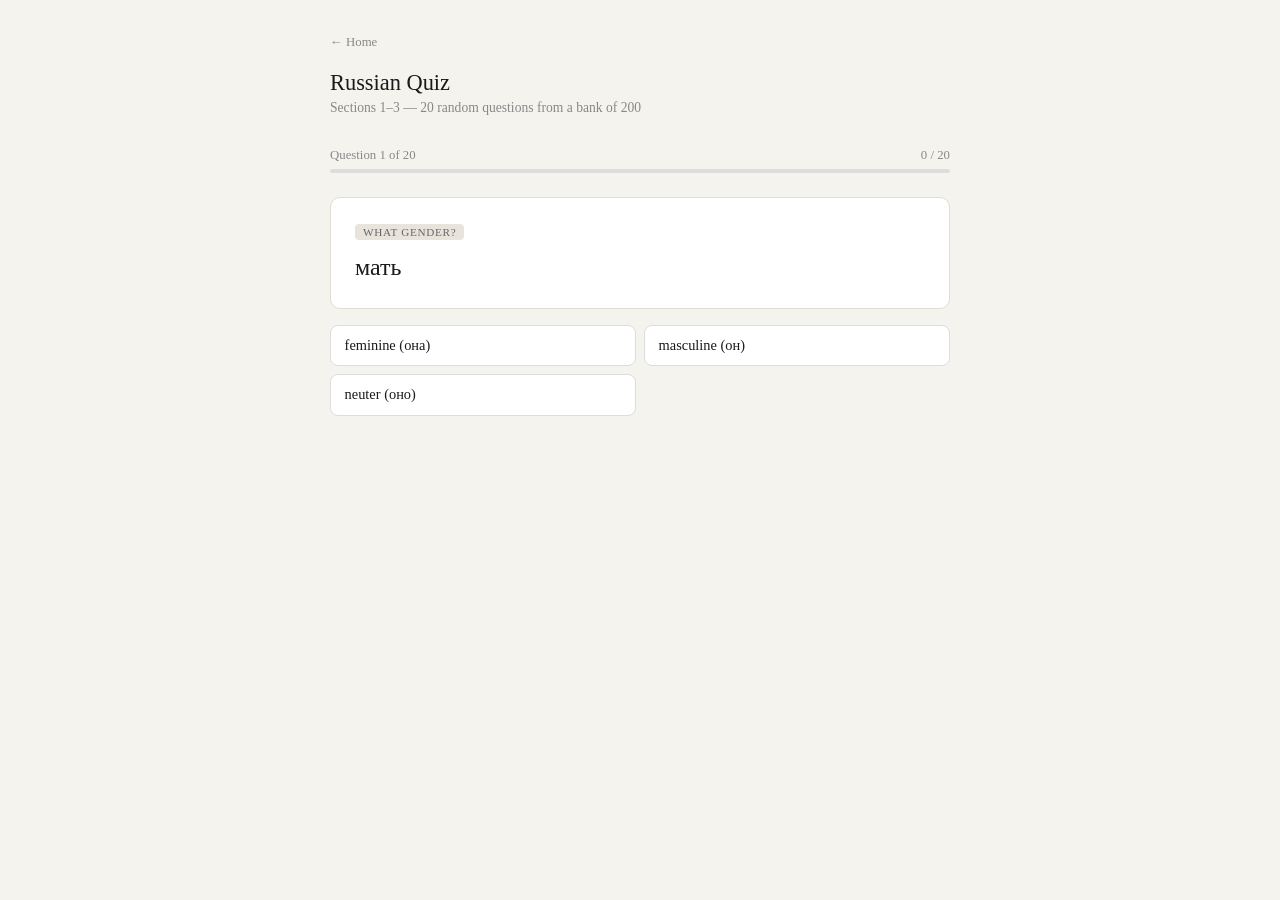
==== ch123_quiz.html @ 20d68fd4 "Add files via upload" ====
<!DOCTYPE html>
<html lang="en">
<head>
<meta charset="UTF-8">
<meta name="viewport" content="width=device-width, initial-scale=1.0">
<title>Russian Quiz — Sections 1–3</title>
<link rel="manifest" href="manifest.json">
<meta name="apple-mobile-web-app-capable" content="yes">
<meta name="apple-mobile-web-app-status-bar-style" content="default">
<meta name="apple-mobile-web-app-title" content="Русский">
<meta name="theme-color" content="#f5f3ee">
<style>
  * { box-sizing: border-box; margin: 0; padding: 0; }
  body {
    font-family: Georgia, serif;
    background: #f5f3ee;
    color: #1a1a1a;
    min-height: 100vh;
    display: flex;
    align-items: flex-start;
    justify-content: center;
    padding: 2rem 1rem;
  }
  .container { width: 100%; max-width: 620px; }
  h1 { font-size: 1.4rem; font-weight: normal; margin-bottom: 0.25rem; color: #1a1a1a; }
  .subtitle { font-size: 0.85rem; color: #888; margin-bottom: 2rem; }
  .progress-row { display: flex; justify-content: space-between; font-size: 0.8rem; color: #888; margin-bottom: 0.4rem; }
  .progress-track { height: 4px; background: #ddd; border-radius: 2px; margin-bottom: 1.5rem; overflow: hidden; }
  .progress-fill { height: 100%; background: #3a6ea8; border-radius: 2px; transition: width 0.3s; width: 0%; }
  .question-card { background: #fff; border: 1px solid #e0ddd6; border-radius: 10px; padding: 1.5rem; margin-bottom: 1rem; }
  .category-badge { display: inline-block; font-size: 0.7rem; padding: 2px 8px; border-radius: 4px; background: #e8e4db; color: #666; margin-bottom: 0.75rem; text-transform: uppercase; letter-spacing: 0.06em; }
  .question-text { font-size: 1.5rem; font-weight: normal; line-height: 1.3; }
  .options-grid { display: grid; grid-template-columns: 1fr 1fr; gap: 8px; margin-bottom: 1rem; }
  .option-btn { background: #fff; border: 1px solid #ddd; border-radius: 8px; padding: 0.65rem 0.85rem; font-size: 0.9rem; font-family: Georgia, serif; text-align: left; cursor: pointer; transition: background 0.15s, border-color 0.15s; line-height: 1.3; color: #1a1a1a; }
  .option-btn:hover:not(:disabled) { background: #f0ede6; border-color: #bbb; }
  .option-btn.correct { background: #e8f5e9; border-color: #81c784; color: #2e7d32; }
  .option-btn.wrong { background: #ffebee; border-color: #e57373; color: #c62828; }
  .feedback { display: none; padding: 0.75rem 1rem; border-radius: 8px; font-size: 0.9rem; margin-bottom: 0.6rem; }
  .feedback.correct { background: #e8f5e9; border: 1px solid #81c784; color: #2e7d32; }
  .feedback.wrong { background: #ffebee; border: 1px solid #e57373; color: #c62828; }
  .info-box { display: none; padding: 0.75rem 1rem; border-radius: 8px; font-size: 0.85rem; margin-bottom: 1rem; background: #f0ede6; border: 1px solid #d5cfc5; color: #444; line-height: 1.6; }
  .info-box .info-row { margin-bottom: 0.2rem; }
  .info-box .info-label { font-size: 0.72rem; text-transform: uppercase; letter-spacing: 0.05em; color: #888; margin-bottom: 0.1rem; }
  .next-row { display: flex; justify-content: flex-end; }
  .next-btn { display: none; background: #fff; border: 1px solid #bbb; border-radius: 8px; padding: 0.5rem 1.25rem; font-size: 0.9rem; font-family: Georgia, serif; cursor: pointer; transition: background 0.15s; }
  .next-btn:hover { background: #f0ede6; }
  .results { display: none; text-align: center; padding: 3rem 0 2rem; }
  .results-score { font-size: 2.5rem; margin-bottom: 0.5rem; }
  .results-msg { font-size: 1rem; color: #666; margin-bottom: 2rem; }
  .restart-btn { background: #3a6ea8; color: #fff; border: none; border-radius: 8px; padding: 0.65rem 1.75rem; font-size: 0.95rem; font-family: Georgia, serif; cursor: pointer; transition: background 0.15s; }
  .restart-btn:hover { background: #2d5a8a; }
  .back-btn { display: inline-block; font-size: 0.8rem; color: #888; text-decoration: none; margin-bottom: 1.25rem; }
  .back-btn:hover { color: #444; }
  input[type="text"] { font-size: 16px !important; }
</style>
</head>
<body>
<div class="container">
  <a class="back-btn" href="index.html">← Home</a>
  <h1>Russian Quiz</h1>
  <p class="subtitle">Sections 1–3 — 20 random questions from a bank of 200</p>
  <div id="quiz-header">
    <div class="progress-row">
      <span id="progress-label">Question 1 of 20</span>
      <span id="score-label">0 / 20</span>
    </div>
    <div class="progress-track"><div class="progress-fill" id="progress-bar"></div></div>
  </div>
  <div class="question-card" id="question-card">
    <div class="category-badge" id="question-type"></div>
    <div class="question-text" id="question-text"></div>
  </div>
  <div class="options-grid" id="options-grid"></div>
  <div class="feedback" id="feedback"></div>
  <div class="info-box" id="info-box"></div>
  <div class="next-row"><button class="next-btn" id="next-btn" onclick="nextQuestion()">Next →</button></div>
  <div class="results" id="results">
    <div class="results-score" id="final-score"></div>
    <div class="results-msg" id="final-message"></div>
    <button class="restart-btn" onclick="restartQuiz()">New set of 20</button>
  </div>
</div>
<script>
// Each question has: type, q, a, opts, pron (pronunciation, if Cyrillic), tr (translation if not already given), ex (3 example sentences)
const ALL_QUESTIONS = [
  // ── TRANSLATE TO ENGLISH ─────────────────────────────────────────────────
  {type:"Translate to English",q:"да",a:"yes",opts:["yes","no","hello","goodbye"],pron:"da",ex:["— Вы говорите по-русски? — Да! (Do you speak Russian? — Yes!)","— Это чай? — Да, это чай. (Is this tea? — Yes, it's tea.)","Да, я знаю. (Yes, I know.)"]},
  {type:"Translate to English",q:"нет",a:"no",opts:["yes","no","thank you","excuse me"],pron:"nyet",ex:["— Это водка? — Нет, это вино. (Is this vodka? — No, it's wine.)","Нет, я не понимаю. (No, I don't understand.)","— Вы едете в Москву? — Нет. (Are you going to Moscow? — No.)"]},
  {type:"Translate to English",q:"спасибо",a:"thank you",opts:["hello","goodbye","thank you","please"],pron:"spa-see-ba",ex:["— Три, пожалуйста. — Пожалуйста. — Спасибо! (Three, please. — Here you are. — Thank you!)","Спасибо за чай. (Thank you for the tea.)","Большое спасибо! (Thank you very much!)"]},
  {type:"Translate to English",q:"пожалуйста",a:"please / you're welcome",opts:["please / you're welcome","excuse me","goodbye","good morning"],pron:"pa-zhal-sta",ex:["Три, пожалуйста. (Three, please.)","— Спасибо! — Пожалуйста. (Thank you! — You're welcome.)","Простите, пожалуйста, где туалет? (Excuse me please, where is the toilet?)"]},
  {type:"Translate to English",q:"простите",a:"excuse me / I'm sorry",opts:["hello","excuse me / I'm sorry","thank you","where?"],pron:"pra-stee-tye",ex:["Простите, что это? (Excuse me, what is this?)","Простите, как вас зовут? (Excuse me, what is your name?)","Простите, пожалуйста, где касса? (Excuse me please, where is the ticket desk?)"]},
  {type:"Translate to English",q:"привет",a:"hello (informal)",opts:["goodbye","hello (informal)","good morning","hello (formal)"],pron:"pree-vet",ex:["Привет, Ваня! (Hello, Vanya!)","— Привет! — Привет! (Hello! — Hello!)","Привет, как дела? (Hi, how are you?)"]},
  {type:"Translate to English",q:"до свидания",a:"goodbye",opts:["good morning","good day","goodbye","you're welcome"],pron:"da svee-da-nee-ya",ex:["Спасибо. До свидания! (Thank you. Goodbye!)","— До свидания! — До свидания! (Goodbye! — Goodbye!)","До свидания, Мэри. (Goodbye, Mary.)"]},
  {type:"Translate to English",q:"доброе утро",a:"good morning",opts:["good morning","good day","good evening","goodbye"],pron:"do-bra-ye oo-tra",ex:["Доброе утро, Наташа! (Good morning, Natasha!)","— Доброе утро! — Доброе утро! (Good morning! — Good morning!)","Доброе утро. Чай? (Good morning. Tea?)"]},
  {type:"Translate to English",q:"добрый день",a:"good day",opts:["good morning","good day","goodbye","good evening"],pron:"do-bri dyen",ex:["Добрый день, меня зовут Борис. (Good day, my name is Boris.)","— Добрый день! — Добрый день! (Good day! — Good day!)","Добрый день. Простите, где ресторан? (Good day. Excuse me, where is the restaurant?)"]},
  {type:"Translate to English",q:"это",a:"this / that / it",opts:["he","she","this / that / it","where"],pron:"e-ta",ex:["Что это? Это чай. (What is this? It's tea.)","Это борщ. (This is beetroot soup.)","Простите, это вино? (Excuse me, is this wine?)"]},
  {type:"Translate to English",q:"вот",a:"here / there (pointing)",opts:["what?","where?","here / there (pointing)","and / but"],pron:"vot",ex:["Где Ваня? Вот он! (Where is Vanya? Here he is!)","Где водка? Вот она. (Where is the vodka? There it is.)","Вот меню. (Here is the menu.)"]},
  {type:"Translate to English",q:"где?",a:"where?",opts:["what?","where?","who?","when?"],pron:"(g)dye",ex:["Где туалет? (Where is the toilet?)","Где вы живёте? (Where do you live?)","Где Мэри? Вот она. (Where is Mary? There she is.)"]},
  {type:"Translate to English",q:"что?",a:"what?",opts:["what?","where?","who?","how?"],pron:"shto",ex:["Что это? (What is this?)","Простите, что это? (Excuse me, what is this?)","Что вы говорите? (What are you saying?)"]},
  {type:"Translate to English",q:"без проблем",a:"no problem",opts:["no problem","excuse me","you're welcome","goodbye"],pron:"bez pro-blem",ex:["— Простите! — Без проблем. (Excuse me! — No problem.)","Без проблем, я понимаю. (No problem, I understand.)","— Спасибо! — Без проблем! (Thank you! — No problem!)"]},
  {type:"Translate to English",q:"здравствуйте",a:"hello (formal)",opts:["hello (formal)","hello (informal)","goodbye","good morning"],pron:"zdra-stvooy-tye",ex:["Здравствуйте, меня зовут Мэри. (Hello, my name is Mary.)","Здравствуйте! Вы говорите по-английски? (Hello! Do you speak English?)","Здравствуйте, простите, где гостиница? (Hello, excuse me, where is the hotel?)"]},
  {type:"Translate to English",q:"а",a:"and / but (contrast)",opts:["and / but (contrast)","yes","no","this"],pron:"a",ex:["Я еду на автобусе, а Мэри едет на метро. (I go by bus, but Mary goes by metro.)","Он говорит по-русски, а она — нет. (He speaks Russian, but she doesn't.)","Вы говорите по-английски? А по-французски? (Do you speak English? And French?)"]},
  {type:"Translate to English",q:"водка",a:"vodka",opts:["vodka","wine","beer","tea"],pron:"vod-ka",tr:"vodka (f)",ex:["Где водка? Вот она. (Where is the vodka? There it is.)","Это водка? Нет, это вино. (Is this vodka? No, it's wine.)","Три водки, пожалуйста. (Three vodkas, please.)"]},
  {type:"Translate to English",q:"вино",a:"wine",opts:["vodka","wine","beer","juice"],pron:"vee-no",tr:"wine (n)",ex:["Это вино? Да, это вино. (Is this wine? Yes, it's wine.)","Нет, это водка, а не вино. (No, this is vodka, not wine.)","Вино, пожалуйста. (Wine, please.)"]},
  {type:"Translate to English",q:"пиво",a:"beer",opts:["vodka","wine","beer","tea"],pron:"pee-va",tr:"beer (n)",ex:["Где пиво? Вот оно! (Where is the beer? There it is!)","Пиво, пожалуйста. (Beer, please.)","Это пиво? Да. (Is this beer? Yes.)"]},
  {type:"Translate to English",q:"чай",a:"tea",opts:["coffee","wine","beer","tea"],pron:"chay",tr:"tea (m)",ex:["Что это? Это чай. (What is this? It's tea.)","Чай, пожалуйста. (Tea, please.)","Три чая. (Three teas.)"]},
  {type:"Translate to English",q:"борщ",a:"beetroot soup",opts:["sour cream","beetroot soup","chocolate","bread"],pron:"borshch",tr:"beetroot soup (m)",ex:["Это борщ? Да. (Is this beetroot soup? Yes.)","Борщ со сметаной. (Beetroot soup with sour cream.)","Нет, это борщ, а не вино! (No, this is beetroot soup, not wine!)"]},
  {type:"Translate to English",q:"сметана",a:"sour cream",opts:["sour cream","beetroot soup","chocolate","butter"],pron:"smye-ta-na",tr:"sour cream (f)",ex:["Борщ со сметаной. (Beetroot soup with sour cream.)","Где сметана? (Where is the sour cream?)","Это сметана. (This is sour cream.)"]},
  {type:"Translate to English",q:"шоколад",a:"chocolate",opts:["chocolate","sugar","cheese","bread"],pron:"sha-ka-lad",tr:"chocolate (m)",ex:["Что это? Это шоколад. (What is this? It's chocolate.)","Шоколад, пожалуйста. (Chocolate, please.)","Это шоколад? Да, это шоколад. (Is this chocolate? Yes, it's chocolate.)"]},
  {type:"Translate to English",q:"сахар",a:"sugar",opts:["sugar","salt","cheese","butter"],pron:"sa-khar",tr:"sugar (m)",ex:["Сахар, пожалуйста. (Sugar, please.)","Где сахар? (Where is the sugar?)","Чай с сахаром. (Tea with sugar.)"]},
  {type:"Translate to English",q:"газета",a:"newspaper",opts:["newspaper","magazine","book","letter"],pron:"ga-zye-ta",tr:"newspaper (f)",ex:["Что это? Это газета Правда. (What is this? It's the Pravda newspaper.)","Где газета? (Where is the newspaper?)","Это газета? Да. (Is this a newspaper? Yes.)"]},
  {type:"Translate to English",q:"журнал",a:"magazine / journal",opts:["newspaper","magazine / journal","book","letter"],pron:"zhoor-nal",tr:"magazine (m)",ex:["Это журнал? Да. (Is this a magazine? Yes.)","Где журнал? (Where is the magazine?)","Журнал, пожалуйста. (The magazine, please.)"]},
  {type:"Translate to English",q:"дом",a:"house",opts:["house","flat","window","door"],pron:"dom",tr:"house (m)",ex:["Это дом. (This is a house.)","Где дом? (Where is the house?)","Он живёт в этом доме. (He lives in this house.)"]},
  {type:"Translate to English",q:"окно",a:"window",opts:["house","flat","window","door"],pron:"ak-na",tr:"window (n)",ex:["Где окно? Вот оно. (Where is the window? There it is.)","Это окно. (This is a window.)","Окно открыто. (The window is open.)"]},
  {type:"Translate to English",q:"дверь",a:"door",opts:["house","flat","window","door"],pron:"dvyer",tr:"door (f)",ex:["Где дверь? Вот она. (Where is the door? There it is.)","ОТ СЕБЯ — push; К СЕБЕ — pull. (These signs are on doors.)","Это дверь. (This is a door.)"]},
  {type:"Translate to English",q:"брат",a:"brother",opts:["brother","sister","uncle","dad"],pron:"brat",tr:"brother (m)",ex:["Где брат? Вот он! (Where is the brother? Here he is!)","Это мой брат. (This is my brother.)","Брат говорит по-русски. (My brother speaks Russian.)"]},
  {type:"Translate to English",q:"сестра",a:"sister",opts:["brother","sister","uncle","mum"],pron:"sys-tra",tr:"sister (f)",ex:["Где сестра? Вот она! (Where is the sister? There she is!)","Это моя сестра. (This is my sister.)","Сестра живёт в Лондоне. (My sister lives in London.)"]},
  {type:"Translate to English",q:"мать",a:"mother",opts:["mother","father","sister","brother"],pron:"mat",tr:"mother (f)",ex:["Где мать? Вот она. (Where is mother? There she is.)","Это мать. (This is mother.)","Мать живёт в Москве. (Mother lives in Moscow.)"]},
  {type:"Translate to English",q:"папа",a:"dad",opts:["mum","dad","uncle","brother"],pron:"pa-pa",tr:"dad (m)",ex:["Где папа? Вот он! (Where is dad? Here he is!)","Это папа. (This is dad.)","Папа говорит по-английски. (Dad speaks English.)"]},
  {type:"Translate to English",q:"дядя",a:"uncle",opts:["uncle","aunt","brother","sister"],pron:"dya-dya",tr:"uncle (m)",ex:["Где дядя Ваня? Вот он! (Where is Uncle Vanya? Here he is!)","Это дядя. (This is my uncle.)","Дядя живёт в Москве. (Uncle lives in Moscow.)"]},
  {type:"Translate to English",q:"такси",a:"taxi",opts:["taxi","bus","train","metro"],pron:"tak-see",tr:"taxi (n, indeclinable)",ex:["Где такси? Вот оно! (Where is the taxi? There it is!)","Такси, пожалуйста. (A taxi, please.)","Это такси? Да. (Is this a taxi? Yes.)"]},
  {type:"Translate to English",q:"рубль",a:"rouble",opts:["rouble","euro","dollar","pound"],pron:"roob-ly",tr:"rouble (m)",ex:["Что это? Это рубль. (What is this? It's a rouble.)","Три рубля. (Three roubles.)","Рубль — это русская валюта. (The rouble is Russian currency.)"]},
  {type:"Translate to English",q:"утро",a:"morning",opts:["morning","evening","night","afternoon"],pron:"oo-tra",tr:"morning (n)",ex:["Доброе утро! (Good morning!)","Утро — это хорошо. (Morning is good.)","Доброе утро, Наташа! (Good morning, Natasha!)"]},
  {type:"Translate to English",q:"день",a:"day",opts:["day","night","morning","week"],pron:"dyen",tr:"day (m)",ex:["Добрый день! (Good day!)","Один день. (One day.)","Добрый день, меня зовут Борис. (Good day, my name is Boris.)"]},
  {type:"Translate to English",q:"Москва",a:"Moscow",opts:["Moscow","St Petersburg","Kiev","Minsk"],pron:"mask-va",tr:"Moscow (f)",ex:["Она живёт в Москве. (She lives in Moscow.)","Где Москва? В России. (Where is Moscow? In Russia.)","Я еду в Москву. (I am going to Moscow.)"]},
  {type:"Translate to English",q:"англичанин",a:"Englishman",opts:["Englishman","Englishwoman","Russian man","Russian woman"],pron:"an-glee-chan-in",tr:"Englishman (m)",ex:["Он англичанин. (He is an Englishman.)","Это англичанин? Да. (Is this an Englishman? Yes.)","Он англичанин и говорит по-английски. (He is an Englishman and speaks English.)"]},
  {type:"Translate to English",q:"англичанка",a:"Englishwoman",opts:["Englishwoman","Englishman","Russian woman","Russian man"],pron:"an-glee-chan-ka",tr:"Englishwoman (f)",ex:["Мэри — англичанка. (Mary is an Englishwoman.)","Она англичанка и говорит по-английски. (She is an Englishwoman and speaks English.)","Это англичанка? Да. (Is this an Englishwoman? Yes.)"]},
  {type:"Translate to English",q:"правда",a:"truth",opts:["truth","lie","news","word"],pron:"prav-da",tr:"truth (f) / also: a famous newspaper",ex:["Это правда? (Is that true?)","Правда — газета. (Pravda is a newspaper.)","Да, это правда. (Yes, that's true.)"]},
  {type:"Translate to English",q:"кофе",a:"coffee",opts:["coffee","tea","water","juice"],pron:"ko-fye",tr:"coffee (m — exception!)",ex:["Кофе, пожалуйста. (Coffee, please.)","Что это? Это кофе. (What is this? It's coffee.)","Кофе — мужского рода, хотя оканчивается на -е. (Coffee is masculine, even though it ends in -е.)"]},
  {type:"Translate to English",q:"меню",a:"menu",opts:["menu","taxi","show","jury"],pron:"mye-nyoo",tr:"menu (n, indeclinable)",ex:["Где меню? Вот оно. (Where is the menu? There it is.)","Меню, пожалуйста. (The menu, please.)","Это меню. (This is the menu.)"]},
  {type:"Translate to English",q:"пепси-кола",a:"Pepsi-Cola",opts:["Pepsi-Cola","Coca-Cola","lemonade","juice"],pron:"pep-see ko-la",tr:"Pepsi-Cola",ex:["А это? Пепси-Кола. (And this? Pepsi-Cola.)","Пепси-Кола, пожалуйста. (Pepsi-Cola, please.)","Это пепси-кола. (This is Pepsi-Cola.)"]},
  // ── WHAT GENDER? ────────────────────────────────────────────────────────
  {type:"What gender?",q:"водка",a:"feminine (она)",opts:["masculine (он)","feminine (она)","neuter (оно)"],pron:"vod-ka",tr:"vodka",ex:["Где водка? Вот она! (Where is the vodka? There it is!)","Водка — женского рода: она заканчивается на -а. (Vodka is feminine: it ends in -а.)","Это водка. Вот она. (This is vodka. Here it is.)"]},
  {type:"What gender?",q:"вино",a:"neuter (оно)",opts:["masculine (он)","feminine (она)","neuter (оно)"],pron:"vee-no",tr:"wine",ex:["Где вино? Вот оно! (Where is the wine? There it is!)","Вино — среднего рода: заканчивается на -о. (Wine is neuter: ends in -о.)","Это вино? Да. Вот оно. (Is this wine? Yes. Here it is.)"]},
  {type:"What gender?",q:"чай",a:"masculine (он)",opts:["masculine (он)","feminine (она)","neuter (оно)"],pron:"chay",tr:"tea",ex:["Где чай? Вот он! (Where is the tea? There it is!)","Чай — мужского рода: заканчивается на согласный й. (Tea is masculine: ends in the consonant й.)","Чай, пожалуйста. Вот он. (Tea, please. Here it is.)"]},
  {type:"What gender?",q:"пиво",a:"neuter (оно)",opts:["masculine (он)","feminine (она)","neuter (оно)"],pron:"pee-va",tr:"beer",ex:["Где пиво? Вот оно! (Where is the beer? There it is!)","Пиво — среднего рода: заканчивается на -о. (Beer is neuter: ends in -о.)","Это пиво? Да. Вот оно. (Is this beer? Yes. Here it is.)"]},
  {type:"What gender?",q:"борщ",a:"masculine (он)",opts:["masculine (он)","feminine (она)","neuter (оно)"],pron:"borshch",tr:"beetroot soup",ex:["Борщ — мужского рода: заканчивается на согласный. (Borsch is masculine: ends in a consonant.)","Где борщ? Вот он! (Where is the borsch? There it is!)","Это борщ. Он вкусный. (This is borsch. It's delicious.)"]},
  {type:"What gender?",q:"сметана",a:"feminine (она)",opts:["masculine (он)","feminine (она)","neuter (оно)"],pron:"smye-ta-na",tr:"sour cream",ex:["Сметана — женского рода: заканчивается на -а. (Sour cream is feminine: ends in -а.)","Где сметана? Вот она. (Where is the sour cream? There it is.)","Борщ со сметаной. Вот она, сметана. (Borsch with sour cream. There it is, the sour cream.)"]},
  {type:"What gender?",q:"окно",a:"neuter (оно)",opts:["masculine (он)","feminine (она)","neuter (оно)"],pron:"ak-na",tr:"window",ex:["Окно — среднего рода: заканчивается на -о. (Window is neuter: ends in -о.)","Где окно? Вот оно. (Where is the window? There it is.)","Это окно. Вот оно. (This is the window. Here it is.)"]},
  {type:"What gender?",q:"такси",a:"neuter (оно)",opts:["masculine (он)","feminine (она)","neuter (оно)"],pron:"tak-see",tr:"taxi",ex:["Где такси? Вот оно! (Where is the taxi? There it is!)","Такси — среднего рода: иностранное слово на -и. (Taxi is neuter: foreign word ending in -и.)","Такси здесь. Вот оно. (The taxi is here. There it is.)"]},
  {type:"What gender?",q:"газета",a:"feminine (она)",opts:["masculine (он)","feminine (она)","neuter (оно)"],pron:"ga-zye-ta",tr:"newspaper",ex:["Где газета? Вот она. (Where is the newspaper? There it is.)","Газета — женского рода: заканчивается на -а. (Newspaper is feminine: ends in -а.)","Это газета Правда. Вот она. (This is the Pravda newspaper. There it is.)"]},
  {type:"What gender?",q:"день",a:"masculine (он)",opts:["masculine (он)","feminine (она)","neuter (оно)"],pron:"dyen",tr:"day",ex:["День — мужского рода, хотя заканчивается на мягкий знак. (Day is masculine, despite ending in a soft sign.)","Добрый день! (Good day!)","Один день — он. (One day — it's masculine: он.)"]},
  {type:"What gender?",q:"рубль",a:"masculine (он)",opts:["masculine (он)","feminine (она)","neuter (оно)"],pron:"roob-ly",tr:"rouble",ex:["Рубль — мужского рода, хотя заканчивается на мягкий знак. (Rouble is masculine despite soft sign.)","Что это? Это рубль. Вот он. (What is this? It's a rouble. Here it is.)","Один рубль. (One rouble.)"]},
  {type:"What gender?",q:"мать",a:"feminine (она)",opts:["masculine (он)","feminine (она)","neuter (оно)"],pron:"mat",tr:"mother",ex:["Мать — женского рода, заканчивается на мягкий знак. (Mother is feminine, ends in soft sign.)","Где мать? Вот она. (Where is mother? There she is.)","Это мать. Вот она. (This is mother. There she is.)"]},
  {type:"What gender?",q:"дверь",a:"feminine (она)",opts:["masculine (он)","feminine (она)","neuter (оно)"],pron:"dvyer",tr:"door",ex:["Дверь — женского рода, заканчивается на мягкий знак. (Door is feminine, ends in soft sign.)","Где дверь? Вот она. (Where is the door? There it is.)","К СЕБЕ — тяни дверь к себе. (K SEBE — pull the door toward you.)"]},
  {type:"What gender?",q:"дом",a:"masculine (он)",opts:["masculine (он)","feminine (она)","neuter (оно)"],pron:"dom",tr:"house",ex:["Дом — мужского рода: заканчивается на согласный. (House is masculine: ends in a consonant.)","Где дом? Вот он. (Where is the house? There it is.)","Это дом. Вот он. (This is the house. There it is.)"]},
  {type:"What gender?",q:"Москва",a:"feminine (она)",opts:["masculine (он)","feminine (она)","neuter (оно)"],pron:"mask-va",tr:"Moscow",ex:["Москва — женского рода: заканчивается на -а. (Moscow is feminine: ends in -а.)","Она живёт в Москве. Москва — она. (She lives in Moscow. Moscow — it's feminine.)","Где Москва? Вот она. (Where is Moscow? There it is.)"]},
  {type:"What gender?",q:"утро",a:"neuter (оно)",opts:["masculine (он)","feminine (она)","neuter (оно)"],pron:"oo-tra",tr:"morning",ex:["Утро — среднего рода: заканчивается на -о. (Morning is neuter: ends in -о.)","Доброе утро! (Good morning! — note доброе, the neuter adjective.)","Утро. Вот оно. (Morning. Here it is.)"]},
  {type:"What gender?",q:"меню",a:"neuter (оно)",opts:["masculine (он)","feminine (она)","neuter (оно)"],pron:"mye-nyoo",tr:"menu",ex:["Где меню? Вот оно. (Where is the menu? There it is.)","Меню — среднего рода: иностранное слово на -ю. (Menu is neuter: foreign word ending in -ю.)","Меню, пожалуйста. Вот оно. (The menu, please. Here it is.)"]},
  {type:"What gender?",q:"шоколад",a:"masculine (он)",opts:["masculine (он)","feminine (она)","neuter (оно)"],pron:"sha-ka-lad",tr:"chocolate",ex:["Шоколад — мужского рода: заканчивается на согласный. (Chocolate is masculine: ends in a consonant.)","Где шоколад? Вот он. (Where is the chocolate? There it is.)","Это шоколад. Он вкусный. (This is chocolate. It's delicious.)"]},
  {type:"What gender?",q:"сестра",a:"feminine (она)",opts:["masculine (он)","feminine (она)","neuter (оно)"],pron:"sys-tra",tr:"sister",ex:["Сестра — женского рода: заканчивается на -а. (Sister is feminine: ends in -а.)","Где сестра? Вот она. (Where is sister? There she is.)","Это сестра. Вот она. (This is my sister. There she is.)"]},
  {type:"What gender?",q:"папа",a:"masculine (он)",opts:["masculine (он)","feminine (она)","neuter (оно)"],pron:"pa-pa",tr:"dad",ex:["Папа — мужского рода, хотя заканчивается на -а: обозначает мужчину. (Dad is masculine despite -а ending: it denotes a male.)","Где папа? Вот он! (Where is dad? There he is!)","Папа говорит по-английски. (Dad speaks English.)"]},
  {type:"What gender?",q:"кофе",a:"masculine (он)",opts:["masculine (он)","feminine (она)","neuter (оно)"],pron:"ko-fye",tr:"coffee",ex:["Кофе — мужского рода по традиции, хотя оканчивается на -е. (Coffee is masculine by convention, despite ending in -е.)","Где кофе? Вот он. (Where is the coffee? There it is.)","Кофе, пожалуйста. Вот он. (Coffee, please. Here it is.)"]},
  {type:"What gender?",q:"правда",a:"feminine (она)",opts:["masculine (он)","feminine (она)","neuter (оно)"],pron:"prav-da",tr:"truth",ex:["Правда — женского рода: заканчивается на -а. (Truth is feminine: ends in -а.)","Это правда? Да, это правда. Вот она. (Is it the truth? Yes, it is. There it is.)","Правда — газета. Она знаменита. (Pravda is a newspaper. It's famous.)"]},
  // ── NUMBERS ────────────────────────────────────────────────────────────
  {type:"Numbers",q:"1",a:"один",opts:["один","два","три","четыре"],pron:"a-deen",ex:["Один рубль, пожалуйста. (One rouble, please.)","Один чай. (One tea.)","Я живу один. (I live alone.)"]},
  {type:"Numbers",q:"2",a:"два",opts:["один","два","три","четыре"],pron:"dva",ex:["Два чая, пожалуйста. (Two teas, please.)","Два рубля. (Two roubles.)","Два и два — четыре. (Two and two is four.)"]},
  {type:"Numbers",q:"3",a:"три",opts:["два","три","четыре","один"],pron:"tree",ex:["Три, пожалуйста. (Three, please.)","Три рубля. (Three roubles.)","Три чая и один кофе. (Three teas and one coffee.)"]},
  {type:"Numbers",q:"4",a:"четыре",opts:["три","четыре","пять","два"],pron:"chye-ti-rye",ex:["Четыре, пожалуйста. (Four, please.)","Четыре рубля. (Four roubles.)","Один, два, три, четыре! (One, two, three, four!)"]},
  {type:"Numbers",q:"5",a:"пять",opts:["три","четыре","пять","шесть"],pron:"pyat",ex:["Пять рублей. (Five roubles.)","Пять, пожалуйста. (Five, please.)","Пять минут. (Five minutes.)"]},
  {type:"Numbers",q:"6",a:"шесть",opts:["пять","шесть","семь","четыре"],pron:"shyest",ex:["Шесть рублей. (Six roubles.)","Шесть часов. (Six o'clock.)","Шесть, пожалуйста. (Six, please.)"]},
  {type:"Numbers",q:"7",a:"семь",opts:["шесть","семь","восемь","пять"],pron:"syem",ex:["Семь дней в неделе. (Seven days in a week.)","Семь рублей. (Seven roubles.)","Семь, пожалуйста. (Seven, please.)"]},
  {type:"Numbers",q:"8",a:"восемь",opts:["семь","восемь","девять","шесть"],pron:"vo-syem",ex:["Восемь часов. (Eight o'clock.)","Восемь рублей. (Eight roubles.)","Восемь, пожалуйста. (Eight, please.)"]},
  {type:"Numbers",q:"9",a:"девять",opts:["восемь","девять","десять","семь"],pron:"dye-vyat",ex:["Девять рублей. (Nine roubles.)","Девять часов. (Nine o'clock.)","Девять, пожалуйста. (Nine, please.)"]},
  {type:"Numbers",q:"10",a:"десять",opts:["восемь","девять","десять","шесть"],pron:"dye-syat",ex:["Десять рублей. (Ten roubles.)","Десять пальцев. (Ten fingers.)","Десять, пожалуйста. (Ten, please.)"]},
  // ── READ THE SIGN ────────────────────────────────────────────────────────
  {type:"Read the sign",q:"ЗАКРЫТО",a:"closed",opts:["open","closed","forbidden","push"],pron:"za-kri-ta",ex:["Магазин закрыто. (The shop is closed.)","Закрыто — противоположность открыто. (Closed is the opposite of open.)","Ресторан закрыто. Ремонт. (The restaurant is closed. Repairs.)"]},
  {type:"Read the sign",q:"КАССА",a:"cash / ticket desk",opts:["post office","hotel","cash / ticket desk","restaurant"],pron:"ka-sa",ex:["Где касса? (Where is the ticket desk?)","Касса — это где платят. (The касса is where you pay.)","Простите, где касса? Вот она. (Excuse me, where is the desk? There it is.)"]},
  {type:"Read the sign",q:"ТУАЛЕТ",a:"toilet",opts:["toilet","exit","entrance","buffet"],pron:"too-a-lyet",ex:["Где туалет? (Where is the toilet?)","Простите, где туалет? (Excuse me, where is the toilet?)","Туалет — направо. (The toilet is to the right.)"]},
  {type:"Read the sign",q:"ЗАПРЕЩЕНО",a:"forbidden",opts:["closed","forbidden","push","pull"],pron:"za-prye-shche-no",ex:["Курить запрещено. (Smoking is forbidden.)","НЕ КУРИТЬ — Запрещено! (No smoking — Forbidden!)","Здесь запрещено. (It is forbidden here.)"]},
  {type:"Read the sign",q:"АЭРОПОРТ",a:"airport",opts:["airport","hotel","post office","restaurant"],pron:"a-e-ra-port",ex:["Где аэропорт? (Where is the airport?)","Я еду в аэропорт. (I am going to the airport.)","Простите, где аэропорт? (Excuse me, where is the airport?)"]},
  {type:"Read the sign",q:"ГОСТИНИЦА",a:"hotel",opts:["airport","hotel","post office","restaurant"],pron:"ga-stee-nee-tsa",ex:["Где гостиница? (Where is the hotel?)","Они в гостинице «Россия». (They are at the Rossiya Hotel.)","Простите, где гостиница? (Excuse me, where is the hotel?)"]},
  {type:"Read the sign",q:"ПОЧТА",a:"post office",opts:["airport","hotel","post office","restaurant"],pron:"poch-ta",ex:["Где почта? (Where is the post office?)","Простите, где почта? (Excuse me, where is the post office?)","Почта — направо. (The post office is to the right.)"]},
  {type:"Read the sign",q:"РЕСТОРАН",a:"restaurant",opts:["airport","hotel","post office","restaurant"],pron:"rye-sta-ran",ex:["Где ресторан? (Where is the restaurant?)","Они знают этот ресторан! (They know this restaurant!)","Простите, где ресторан? (Excuse me, where is the restaurant?)"]},
  {type:"Read the sign",q:"БУФЕТ",a:"buffet / snack bar",opts:["buffet / snack bar","toilet","hotel","exit"],pron:"boo-fyet",ex:["Где буфет? (Where is the buffet?)","Буфет — это небольшой бар. (A буфет is a small snack bar.)","Простите, где буфет? (Excuse me, where is the buffet?)"]},
  {type:"Read the sign",q:"НЕ КУРИТЬ",a:"no smoking",opts:["no entry","no smoking","no parking","forbidden"],pron:"nye koo-reet",ex:["НЕ КУРИТЬ! — Это запрещено. (No smoking! — It is forbidden.)","Здесь не курить. (No smoking here.)","Не курить — инфинитив как команда. (Не курить — infinitive used as a command.)"]},
  {type:"Read the sign",q:"ОТ СЕБЯ",a:"push",opts:["push","pull","open","closed"],pron:"at sye-bya",ex:["ОТ СЕБЯ — толкай от себя. (ОТ СЕБЯ — push away from yourself.)","ОТ СЕБЯ означает толкать. (ОТ СЕБЯ means to push.)","Дверь: ОТ СЕБЯ. (Door: push.)"]},
  {type:"Read the sign",q:"К СЕБЕ",a:"pull",opts:["push","pull","open","closed"],pron:"k sye-bye",ex:["К СЕБЕ — тяни к себе. (К СЕБЕ — pull toward yourself.)","К СЕБЕ означает тянуть. (К СЕБЕ means to pull.)","Дверь: К СЕБЕ. (Door: pull.)"]},
  {type:"Read the sign",q:"РЕМОНТ",a:"closed for repairs",opts:["closed for repairs","open","push","forbidden"],pron:"rye-mont",ex:["Магазин — ремонт. (The shop is closed for repairs.)","Ресторан закрыто. Ремонт. (The restaurant is closed. Repairs.)","РЕМОНТ — очень частый знак в России! (РЕМОНТ — a very common sign in Russia!)"]},
  {type:"Read the sign",q:"ДИРЕКТОР",a:"manager / director",opts:["manager / director","cashier","doctor","driver"],pron:"dee-ryek-tor",ex:["Где директор? (Where is the director?)","ДИРЕКТОР — на двери кабинета. (ДИРЕКТОР — on the office door.)","Простите, где директор? (Excuse me, where is the director?)"]},
  {type:"Read the sign",q:"ПАРИКМАХЕРСКАЯ",a:"hairdresser / barber",opts:["hairdresser / barber","pharmacy","post office","hotel"],pron:"pa-reek-ma-khyer-ska-ya",ex:["Где парикмахерская? (Where is the hairdresser?)","ПАРИКМАХЕРСКАЯ — одно из самых длинных слов! (ПАРИКМАХЕРСКАЯ — one of the longest common words!)","Простите, где парикмахерская? (Excuse me, where is the hairdresser?)"]},
  {type:"Read the sign",q:"ИНТУРИСТ",a:"Intourist (Soviet travel agency)",opts:["Intourist (Soviet travel agency)","airport","hotel","buffet"],pron:"een-too-reest",ex:["ИНТУРИСТ — советское туристическое агентство. (INTOURIST — the Soviet tourist agency.)","Иностранцы ехали через ИНТУРИСТ. (Foreigners travelled through INTOURIST.)","Где ИНТУРИСТ? (Where is Intourist?)"]},
  // ── PRONUNCIATION ──────────────────────────────────────────────────────
  {type:"Pronunciation",q:"Which is correct for спасибо?",a:"spa-see-ba",opts:["spa-see-ba","spa-see-bo","spa-sea-ba","spu-see-ba"],ex:["Безударное -о в конце всегда звучит как /а/. (Unstressed -о at the end always sounds like /а/.)","Спасибо за чай! (Thank you for the tea!)","Большое спасибо! (Thank you very much!)"]},
  {type:"Pronunciation",q:"Which is correct for пожалуйста?",a:"pa-zhal-sta",opts:["pa-zhal-sta","po-zhal-sta","pa-jal-sta","pa-zhal-sto"],ex:["Пожалуйста произносится как три слога: па-жал-ста. (Пожалуйста is pronounced in three syllables: pa-zhal-sta.)","Три чая, пожалуйста. (Three teas, please.)","— Спасибо! — Пожалуйста. (Thank you! — You're welcome.)"]},
  {type:"Pronunciation",q:"Which is correct for до свидания?",a:"da svee-da-nee-ya",opts:["da svee-da-nee-ya","do svee-da-nee-ya","da svee-da-nya","da svee-dee-nya"],ex:["Безударное до звучит как /да/. (Unstressed до sounds like /да/.)","Спасибо. До свидания! (Thank you. Goodbye!)","До свидания, Мэри! (Goodbye, Mary!)"]},
  {type:"Pronunciation",q:"Which is correct for Москва?",a:"mask-va",opts:["mask-va","mos-kva","mosk-va","mask-vo"],ex:["Безударное -о- в середине редуцируется до /а/. (Unstressed -о- in the middle reduces to /а/.)","Они в Москве. Произносится mask-va. (They are in Moscow. Pronounced mask-va.)","Москва — столица России. (Moscow is the capital of Russia.)"]},
  {type:"Pronunciation",q:"Which is correct for она?",a:"a-na",opts:["a-na","o-na","on-a","an-a"],ex:["Безударное о редуцируется: она = а-на. (Unstressed о reduces: она = a-na.)","Где водка? Вот она. Произносится а-на. (Where's the vodka? There it is. Pronounced a-na.)","Она живёт в Москве. (She lives in Moscow.)"]},
  {type:"Pronunciation",q:"Which is correct for оно?",a:"a-no",opts:["a-no","o-no","on-o","an-o"],ex:["Первое о безударное → /а/; второе о ударное → /о/. (First о unstressed → /а/; second о stressed → /о/.)","Где такси? Вот оно. Произносится а-но. (Where's the taxi? There it is. Pronounced a-no.)","Меню — оно. Вот оно. (The menu is neuter — it. There it is.)"]},
  {type:"Pronunciation",q:"Which is correct for сахар?",a:"sa-khar",opts:["sa-khar","sa-har","sa-kar","sa-kha"],ex:["Буква х произносится как горловой звук, похожий на ch в шотландском 'loch'. (The letter х is a guttural sound like ch in Scottish 'loch'.)","Сахар, пожалуйста. Произносится са-хар. (Sugar, please. Pronounced sa-khar.)","Чай с сахаром. (Tea with sugar.)"]},
  {type:"Pronunciation",q:"Which is correct for здравствуйте?",a:"zdra-stvooy-tye",opts:["zdra-stvooy-tye","zdra-vstvoo-ee-tye","zda-stvooy-tye","zdra-stvoo-tye"],ex:["Первая в почти никогда не произносится: здра-ствуй-те. (The first в is almost never pronounced: zdra-stvooy-tye.)","Здравствуйте, меня зовут Мэри. (Hello, my name is Mary.)","Здравствуйте! Вы говорите по-английски? (Hello! Do you speak English?)"]},
  {type:"Pronunciation",q:"Which is correct for что?",a:"shto",opts:["shto","chto","shcho","kto"],ex:["Ч в слове что произносится как ш: shto, а не chto. (The ч in что is pronounced like ш: shto, not chto.)","Что это? Произносится: shto e-ta? (What is this? Pronounced: shto e-ta?)","Что вы говорите? Произносится shto. (What are you saying? Pronounced shto.)"]},
  {type:"Pronunciation",q:"Which is correct for хорошо?",a:"kha-ra-sho",opts:["kha-ra-sho","ho-ro-sho","ha-ro-sho","kho-ro-sho"],ex:["Оба безударных о редуцируются до /а/: ха-ра-шо. (Both unstressed о reduce to /а/: kha-ra-sho.)","Вы хорошо говорите по-русски! (You speak Russian well!)","Хорошо, я понимаю. (Good / OK, I understand.)"]},
  {type:"Pronunciation",q:"Which is correct for привет?",a:"pree-vet",opts:["pree-vet","pri-vyet","pree-vyet","pri-vet"],ex:["Ударение на втором слоге: при-ВЕТ. (Stress on the second syllable: pri-VET.)","Привет, Ваня! Произносится pree-vet. (Hello, Vanya! Pronounced pree-vet.)","Привет! Как дела? (Hi! How are you?)"]},
  {type:"Pronunciation",q:"Which is correct for добрый день?",a:"do-bri dyen",opts:["do-bri dyen","do-bree dyen","do-bri dyen","dob-ry dyen"],ex:["В слове добрый ый → ый звучит как краткий и. (In добрый, ый sounds like a short и.)","Добрый день, меня зовут Борис. (Good day, my name is Boris.)","Добрый день! Произносится до-бри дьень. (Good day! Pronounced do-bri dyen.)"]},
  // ── TRANSLATE TO RUSSIAN ─────────────────────────────────────────────────
  {type:"Translate to Russian",q:"Where is the vodka?",a:"Где водка?",opts:["Что это?","Где водка?","Вот она!","Это водка?"],ex:["Где водка? — Вот она! (Where is the vodka? — There it is!)","Простите, где водка? (Excuse me, where is the vodka?)","Где водка? Я не знаю. (Where is the vodka? I don't know.)"]},
  {type:"Translate to Russian",q:"There it is! (neuter)",a:"Вот оно!",opts:["Вот он!","Вот она!","Вот оно!","Где оно?"],ex:["Где меню? Вот оно! (Where is the menu? There it is!)","Где такси? Вот оно! (Where is the taxi? There it is!)","Где вино? Вот оно! (Where is the wine? There it is!)"]},
  {type:"Translate to Russian",q:"It's tea.",a:"Это чай.",opts:["Это чай.","Это вино.","Это пиво.","Это кофе."],ex:["— Что это? — Это чай. (What is this? — It's tea.)","Это чай. Вот он. (It's tea. Here it is.)","Это чай, а не кофе. (It's tea, not coffee.)"]},
  {type:"Translate to Russian",q:"Excuse me, what is this?",a:"Простите, что это?",opts:["Простите, что это?","Где это?","Что вот?","Это простите?"],ex:["Простите, что это? — Это борщ. (Excuse me, what is this? — It's borsch.)","Простите, что это? — Это рубль. (Excuse me, what is this? — It's a rouble.)","Простите, что это? — Это шоколад. (Excuse me, what is this? — It's chocolate.)"]},
  {type:"Translate to Russian",q:"No, it's wine.",a:"Нет, это вино.",opts:["Да, это вино.","Нет, это вино.","Нет, это водка.","Где вино?"],ex:["— Это водка? — Нет, это вино. (Is this vodka? — No, it's wine.)","— Это чай? — Нет, это вино. (Is this tea? — No, it's wine.)","— Это пиво? — Нет, это вино. (Is this beer? — No, it's wine.)"]},
  {type:"Translate to Russian",q:"Thank you!",a:"Спасибо!",opts:["Пожалуйста!","Спасибо!","Привет!","До свидания!"],ex:["— Три, пожалуйста. — Пожалуйста. — Спасибо! (Three, please. — Here you are. — Thank you!)","Спасибо за чай! (Thank you for the tea!)","Большое спасибо! (Thank you very much!)"]},
  {type:"Translate to Russian",q:"You're welcome.",a:"Пожалуйста.",opts:["Спасибо.","Пожалуйста.","Привет.","Простите."],ex:["— Спасибо! — Пожалуйста. (Thank you! — You're welcome.)","Пожалуйста — и 'please' и 'you're welcome'. (Пожалуйста means both 'please' and 'you're welcome'.)","— Спасибо большое! — Пожалуйста! (Thank you very much! — You're welcome!)"]},
  {type:"Translate to Russian",q:"Here he is!",a:"Вот он!",opts:["Вот он!","Вот она!","Вот оно!","Где он?"],ex:["— Где брат? — Вот он! (Where is the brother? — Here he is!)","— Где дядя Ваня? — Вот он! (Where is Uncle Vanya? — Here he is!)","— Где Владимир? — Вот он. (Where is Vladimir? — Here he is.)"]},
  {type:"Translate to Russian",q:"Here she is!",a:"Вот она!",opts:["Вот он!","Вот она!","Вот оно!","Где она?"],ex:["— Где Анна? — Вот она! (Where is Anna? — There she is!)","— Где Мэри? — Вот она. (Where is Mary? — There she is.)","— Где водка? — Вот она! (Where is the vodka? — There it is!)"]},
  {type:"Translate to Russian",q:"Goodbye.",a:"До свидания.",opts:["Привет.","До свидания.","Спасибо.","Пожалуйста."],ex:["Спасибо. До свидания! (Thank you. Goodbye!)","До свидания, Наташа! (Goodbye, Natasha!)","— До свидания! — До свидания! (Goodbye! — Goodbye!)"]},
  {type:"Translate to Russian",q:"I don't know.",a:"Я не знаю.",opts:["Я знаю.","Я не знаю.","Я понимаю.","Я не понимаю."],ex:["— Где Ваня? — Я не знаю. (Where is Vanya? — I don't know.)","— Вы говорите по-русски? — Я не знаю. (Do you speak Russian? — I don't know.)","Я не знаю, где он. (I don't know where he is.)"]},
  {type:"Translate to Russian",q:"It's here!",a:"Вот оно!",opts:["Вот он!","Вот она!","Вот оно!","Там оно."],ex:["— Где пиво? — Вот оно! (Where is the beer? — Here it is!)","— Где меню? — Вот оно! (Where is the menu? — Here it is!)","— Где такси? — Вот оно! (Where is the taxi? — Here it is!)"]},
  // ── ALPHABET ────────────────────────────────────────────────────────────
  {type:"Alphabet",q:"What sound does Ж make?",a:"zh (like 'measure')",opts:["zh (like 'measure')","sh","z","j"],ex:["Ж — как s в слове 'measure' или 'treasure'. (Ж — like the s in 'measure' or 'treasure'.)","журнал — zhoor-nal. (magazine — zhoor-nal.)","Ж всегда твёрдый в русском языке. (Ж is always hard in Russian.)"]},
  {type:"Alphabet",q:"What sound does Х make?",a:"kh (like Scottish 'loch')",opts:["h (English)","kh (like Scottish 'loch')","k","x"],ex:["Х — горловой звук, как ch в шотландском 'loch'. (Х — a guttural sound like ch in Scottish 'loch'.)","сахар — sa-khar. (sugar — sa-khar.)","Хельсинки — khye-ly-seen-kee. (Helsinki.)"]},
  {type:"Alphabet",q:"What sound does Щ make?",a:"shsh",opts:["sh","shsh","ch","zh"],ex:["Щ — долгий мягкий шипящий звук. (Щ — a long, soft hissing sound.)","борщ — borshch. (beetroot soup — borshch.)","щи — shshee (cabbage soup — a classic Russian dish)."]},
  {type:"Alphabet",q:"What sound does Ц make?",a:"ts",opts:["ts","ch","s","tz"],ex:["Ц — как ts в слове 'bits'. (Ц — like ts in 'bits'.)","царь — tsar. (tsar — the Russian emperor.)","цирк — tsirk. (circus.)"]},
  {type:"Alphabet",q:"What sound does Ю make?",a:"yoo",opts:["yoo","yo","ya","yu"],ex:["Ю — как английское слово 'you'. (Ю — like the English word 'you'.)","Юлия — Yoo-lee-ya. (Julia.)","юмор — yoo-mor. (humour — a loan word.)"]},
  {type:"Alphabet",q:"What sound does Я make?",a:"ya",opts:["ya","ye","yo","yoo"],ex:["Я — как ya в 'yak'. (Я — like ya in 'yak'.)","Я знаю. — Ya zna-yoo. (I know.)","Наталья — Na-tal-ya. (Natalia.)"]},
  {type:"Alphabet",q:"What sound does Ё make?",a:"yo",opts:["ya","ye","yo","yoo"],ex:["Ё — как yo в 'yonder'. (Ё — like yo in 'yonder'.)","Ё всегда ударная. (Ё is always stressed.)","живёт — zhi-vyet. (lives — note the ё.)"]},
  {type:"Alphabet",q:"What sound does Е make?",a:"ye",opts:["ya","ye","yo","ee"],ex:["Е — как ye в 'yet'. (Е — like ye in 'yet'.)","нет — nyet. (no — nyet.)","день — dyen. (day.)"]},
  {type:"Alphabet",q:"What sound does Ш make?",a:"sh",opts:["sh","shsh","zh","ch"],ex:["Ш — как sh в 'shut'. (Ш — like sh in 'shut'.)","шоколад — sha-ka-lad. (chocolate.)","Шекспир — shyek-speer. (Shakespeare.)"]},
  {type:"Alphabet",q:"What sound does Ч make?",a:"ch (like 'church')",opts:["ch (like 'church')","sh","ts","zh"],ex:["Ч — как ch в 'church'. (Ч — like ch in 'church'.)","чай — chay. (tea.)","четыре — chye-ti-rye. (four.)"]},
  {type:"Alphabet",q:"What sound does Й make?",a:"y (like 'boy')",opts:["y (like 'boy')","ee","j","yoo"],ex:["Й — краткое и, как y в 'boy'. (Й — short и, like y in 'boy'.)","чай — chay. Й на конце. (tea — chay. Й at the end.)","Нью Йорк — N-yoo York. (New York.)"]},
  {type:"Alphabet",q:"What is the hard sign Ъ used for?",a:"brief pause (separates sounds)",opts:["brief pause (separates sounds)","makes the letter soft","silent letter","marks stress"],ex:["Ъ — твёрдый знак, разделяет звуки. (Ъ — the hard sign, separates sounds.)","объект — ab-yekt. (object — note the pause.)","Ъ встречается редко. (Ъ is rare in modern Russian.)"]},
  {type:"Alphabet",q:"What is the soft sign Ь used for?",a:"softens the preceding consonant",opts:["softens the preceding consonant","makes the letter hard","brief pause","marks stress"],ex:["Ь смягчает предыдущий согласный. (Ь softens the preceding consonant.)","рубль — roob-ly. (rouble — the л is softened by ь.)","день — dyen. (day — the н is softened.)"]},
  {type:"Alphabet",q:"What sound does Э make?",a:"e (like 'fed')",opts:["e (like 'fed')","ye","ee","a"],ex:["Э — как e в 'fed'. (Э — like e in 'fed'.)","Это — E-ta начинается с Э. (Это starts with Э.)","Эй! — Hey! (Э at the start.)"]},
  {type:"Alphabet",q:"What sound does Ы make?",a:"i (back of mouth)",opts:["i (back of mouth)","ee","ye","oo"],ex:["Ы — как i в 'bit', но с языком дальше назад. (Ы — like i in 'bit' but with the tongue further back.)","вы — vi. (you plural/polite.)","мы — mi. (we.)"]},
  // ── EXTRA TRANSLATE TO ENGLISH ──────────────────────────────────────────
  {type:"Translate to English",q:"Сибирь",a:"Siberia",opts:["Siberia","Russia","Volga","Ukraine"],pron:"see-beer",tr:"Siberia (f)",ex:["Сибирь — в России. (Siberia is in Russia.)","Где Сибирь? В России. (Where is Siberia? In Russia.)","Сибирь большая. (Siberia is big.)"]},
  {type:"Translate to English",q:"интервью",a:"interview",opts:["interview","menu","jury","show"],pron:"een-tyer-vyoo",tr:"interview (n, indeclinable)",ex:["Это интервью. (This is an interview.)","Интервью — иностранное слово на -ю. (Interview is a foreign word ending in -ю.)","Интервью в газете. (An interview in the newspaper.)"]},
  {type:"Translate to English",q:"шоу",a:"show",opts:["show","jury","interview","menu"],pron:"sho-oo",tr:"show (n, indeclinable)",ex:["Это шоу. (This is a show.)","Шоу — иностранное слово. (Show is a foreign word.)","Где шоу? (Where is the show?)"]},
  {type:"Translate to English",q:"Неаполь",a:"Naples",opts:["Naples","Milan","Rome","Venice"],pron:"nye-a-pol",tr:"Naples (m)",ex:["Я живу в Неаполе. (I live in Naples.)","Неаполь — в Италии. (Naples is in Italy.)","Где Неаполь? В Италии. (Where is Naples? In Italy.)"]},
  {type:"Translate to English",q:"Лондон",a:"London",opts:["London","Paris","Berlin","Madrid"],pron:"lon-dan",tr:"London (m)",ex:["Она живёт в Лондоне. (She lives in London.)","Лондон — столица Англии. (London is the capital of England.)","Я еду в Лондон. (I am going to London.)"]},
  {type:"Translate to English",q:"Нью Йорк",a:"New York",opts:["New York","London","Paris","Los Angeles"],pron:"nyoo york",tr:"New York",ex:["Она живёт в Нью Йорке. (She lives in New York.)","Нью Йорк — в Америке. (New York is in America.)","Я еду в Нью Йорк. (I am going to New York.)"]},
  // ── EXTRA WHAT GENDER? ───────────────────────────────────────────────────
  {type:"What gender?",q:"Сибирь",a:"feminine (она)",opts:["masculine (он)","feminine (она)","neuter (оно)"],pron:"see-beer",tr:"Siberia",ex:["Сибирь — женского рода: заканчивается на мягкий знак. (Siberia is feminine: ends in soft sign.)","Где Иркутск? В Сибири. (Where is Irkutsk? In Siberia.)","Сибирь большая. Она в России. (Siberia is big. It is in Russia.)"]},
  {type:"What gender?",q:"Неаполь",a:"masculine (он)",opts:["masculine (он)","feminine (она)","neuter (оно)"],pron:"nye-a-pol",tr:"Naples",ex:["Неаполь — мужского рода: заканчивается на мягкий знак. (Naples is masculine: ends in soft sign.)","Я живу в Неаполе. (I live in Naples.)","Неаполь — он. Я живу в нём. (Naples is masculine. I live in it.)"]},
  {type:"What gender?",q:"шоу",a:"neuter (оно)",opts:["masculine (он)","feminine (она)","neuter (оно)"],pron:"sho-oo",tr:"show",ex:["Шоу — среднего рода: иностранное слово на -у. (Show is neuter: foreign word ending in -у.)","Где шоу? Вот оно. (Where is the show? There it is.)","Это шоу. Вот оно. (This is the show. There it is.)"]},
  {type:"What gender?",q:"интервью",a:"neuter (оно)",opts:["masculine (он)","feminine (она)","neuter (оно)"],pron:"een-tyer-vyoo",tr:"interview",ex:["Интервью — среднего рода: иностранное слово на -ю. (Interview is neuter: foreign word ending in -ю.)","Где интервью? Вот оно. (Where is the interview? There it is.)","Это интервью. Вот оно. (This is the interview. There it is.)"]},
  // ── EXTRA TRANSLATE TO RUSSIAN ──────────────────────────────────────────
  {type:"Translate to Russian",q:"Good morning!",a:"Доброе утро!",opts:["Добрый день!","Доброе утро!","До свидания!","Привет!"],ex:["Доброе утро, Наташа! (Good morning, Natasha!)","Доброе утро! Чай? (Good morning! Tea?)","— Доброе утро! — Доброе утро! (Good morning! — Good morning!)"]},
  {type:"Translate to Russian",q:"Good day!",a:"Добрый день!",opts:["Добрый день!","Доброе утро!","Привет!","До свидания!"],ex:["Добрый день, меня зовут Борис. (Good day, my name is Boris.)","Добрый день! Простите, где ресторан? (Good day! Excuse me, where is the restaurant?)","— Добрый день! — Добрый день! (Good day! — Good day!)"]},
  {type:"Translate to Russian",q:"What is this?",a:"Что это?",opts:["Что это?","Где это?","Вот это!","Это что?"],ex:["Что это? — Это чай. (What is this? — It's tea.)","Простите, что это? (Excuse me, what is this?)","Что это? — Это рубль. (What is this? — It's a rouble.)"]},
  {type:"Translate to Russian",q:"Where is the menu?",a:"Где меню?",opts:["Где меню?","Что это?","Вот оно!","Это меню?"],ex:["Где меню? — Вот оно. (Where is the menu? — There it is.)","Простите, где меню? (Excuse me, where is the menu?)","Где меню? Я не знаю. (Where is the menu? I don't know.)"]},
  // ── EXTRA PRONUNCIATION ──────────────────────────────────────────────────
  {type:"Pronunciation",q:"Which is correct for борщ?",a:"borshch",opts:["borshch","borsh","borshtch","borsh-ch"],ex:["Щ произносится как shsh: борщ = borshch. (Щ is pronounced shsh: борщ = borshch.)","Борщ — традиционный русский суп. (Borsch is a traditional Russian soup.)","Борщ, пожалуйста! Произносится borshch. (Borsch, please! Pronounced borshch.)"]},
  {type:"Pronunciation",q:"Which is correct for журнал?",a:"zhoor-nal",opts:["zhoor-nal","joor-nal","zhur-nal","zhoor-nahl"],ex:["Ж произносится как zh (как s в 'measure'). (Ж is pronounced zh like s in 'measure'.)","журнал — zhoor-nal. (magazine — zhoor-nal.)","Где журнал? Произносится zhoor-nal. (Where is the magazine? Pronounced zhoor-nal.)"]},
  {type:"Pronunciation",q:"Which is correct for чай?",a:"chay",opts:["chay","shay","tsay","zhay"],ex:["Ч произносится как ch в 'church'. (Ч is pronounced like ch in 'church'.)","Чай — chay. (Tea — chay.)","Чай, пожалуйста! Произносится chay. (Tea, please! Pronounced chay.)"]},
  {type:"Translate to English",q:"Россия",a:"Russia",opts:["Russia","Ukraine","Siberia","Belarus"],pron:"ra-see-ya",tr:"Russia (f)",ex:["Она живёт в России. (She lives in Russia.)","Россия — большая страна. (Russia is a big country.)","Москва — в России. (Moscow is in Russia.)"]},
  // ── HANDWRITING: read the italic, pick the print ─────────────────────────
  {type:"Read the handwriting",q:"да",a:"да",opts:["да","на","ла","га"],pron:"da",tr:"yes",ex:["Да — простое и очень частое слово. (Да is simple and very common.)","— Это чай? — Да! (Is this tea? — Yes!)","Да, я понимаю. (Yes, I understand.)"]},
  {type:"Read the handwriting",q:"нет",a:"нет",opts:["нет","нот","нот","мет"],pron:"nyet",tr:"no",ex:["Нет — противоположность да. (Нет is the opposite of да.)","— Это водка? — Нет. (Is this vodka? — No.)","Нет, я не знаю. (No, I don't know.)"]},
  {type:"Read the handwriting",q:"это",a:"это",opts:["это","ото","эта","ета"],pron:"e-ta",tr:"this / that / it",ex:["Что это? — Это чай. (What is this? — It's tea.)","Это борщ. (This is borsch.)","Это правда? (Is this true?)"]},
  {type:"Read the handwriting",q:"привет",a:"привет",opts:["привет","приьет","пришет","приьеш"],pron:"pree-vet",tr:"hello (informal)",ex:["Привет, Ваня! (Hello, Vanya!)","Привет! Как дела? (Hi! How are you?)","— Привет! — Привет! (Hi! — Hi!)"]},
  {type:"Read the handwriting",q:"спасибо",a:"спасибо",opts:["спасибо","сласибо","спасаьо","спасибс"],pron:"spa-see-ba",tr:"thank you",ex:["Спасибо за чай! (Thank you for the tea!)","— Три, пожалуйста. — Спасибо! (Three please. — Thank you!)","Большое спасибо! (Thank you very much!)"]},
  {type:"Read the handwriting",q:"до свидания",a:"до свидания",opts:["до свидания","до свидаьия","де свидания","до свиданая"],pron:"da svee-da-nee-ya",tr:"goodbye",ex:["Спасибо. До свидания! (Thank you. Goodbye!)","— До свидания! — До свидания! (Goodbye! — Goodbye!)","До свидания, Мэри. (Goodbye, Mary.)"]},
  {type:"Read the handwriting",q:"простите",a:"простите",opts:["простите","пюостите","просшите","простате"],pron:"pra-stee-tye",tr:"excuse me / I'm sorry",ex:["Простите, где туалет? (Excuse me, where is the toilet?)","Простите, как вас зовут? (Excuse me, what is your name?)","Простите, пожалуйста. (Excuse me, please.)"]},
  {type:"Read the handwriting",q:"пожалуйста",a:"пожалуйста",opts:["пожалуйста","пожалайста","пожалупта","пожалуйсша"],pron:"pa-zhal-sta",tr:"please / you're welcome",ex:["Три, пожалуйста. (Three, please.)","— Спасибо! — Пожалуйста. (Thank you! — You're welcome.)","Чай, пожалуйста. (Tea, please.)"]},
  {type:"Read the handwriting",q:"где",a:"где",opts:["где","гле","гяе","гдё"],pron:"(g)dye",tr:"where",ex:["Где туалет? (Where is the toilet?)","Где Ваня? Вот он! (Where is Vanya? Here he is!)","Где меню? (Where is the menu?)"]},
  {type:"Read the handwriting",q:"что",a:"что",opts:["что","шта","чта","что"],pron:"shto",tr:"what",ex:["Что это? (What is this?)","Простите, что это? (Excuse me, what is this?)","Что вы говорите? (What are you saying?)"]},
  {type:"Read the handwriting",q:"вот",a:"вот",opts:["вот","вош","вор","гот"],pron:"vot",tr:"here / there (pointing)",ex:["Где водка? Вот она! (Where is the vodka? There it is!)","Вот меню. (Here is the menu.)","Вот он, дядя Ваня! (There he is, Uncle Vanya!)"]},
  {type:"Read the handwriting",q:"да, это чай",a:"да, это чай",opts:["да, это чай","па, это чай","да, ето чай","да, это шай"],pron:"da, e-ta chay",tr:"yes, this is tea",ex:["— Это чай? — Да, это чай. (Is this tea? — Yes, it's tea.)","Да, это чай. Вот он. (Yes, it's tea. Here it is.)","Да, это чай, а не кофе. (Yes, it's tea, not coffee.)"]},
  {type:"Read the handwriting",q:"нет, это водка",a:"нет, это водка",opts:["нет, это водка","мет, это водка","нет, ето водка","нет, это водша"],pron:"nyet, e-ta vod-ka",tr:"no, this is vodka",ex:["— Это вино? — Нет, это водка. (Is this wine? — No, this is vodka.)","Нет, это водка. Вот она. (No, it's vodka. There it is.)","Нет, это водка, а не вино. (No, this is vodka, not wine.)"]},
  {type:"Read the handwriting",q:"добрый день",a:"добрый день",opts:["добрый день","дабрый день","добрый дань","добрый яень"],pron:"do-bri dyen",tr:"good day",ex:["Добрый день, меня зовут Борис. (Good day, my name is Boris.)","Добрый день! Простите, где касса? (Good day! Excuse me, where is the desk?)","— Добрый день! — Добрый день! (Good day! — Good day!)"]},
  {type:"Read the handwriting",q:"доброе утро",a:"доброе утро",opts:["доброе утро","добрае утро","доброе утра","добрае угро"],pron:"do-bra-ye oo-tra",tr:"good morning",ex:["Доброе утро, Наташа! (Good morning, Natasha!)","Доброе утро! Чай? (Good morning! Tea?)","— Доброе утро! — Доброе утро! (Good morning! — Good morning!)"]},
  {type:"Read the handwriting",q:"Москва",a:"Москва",opts:["Москва","Масква","Мошква","Москьа"],pron:"mask-va",tr:"Moscow",ex:["Они в Москве. (They are in Moscow.)","Москва — столица России. (Moscow is the capital of Russia.)","Она живёт в Москве. (She lives in Moscow.)"]},
  {type:"Read the handwriting",q:"Россия",a:"Россия",opts:["Россия","Росиья","Расия","Россяи"],pron:"ra-see-ya",tr:"Russia",ex:["Москва — в России. (Moscow is in Russia.)","Россия — большая страна. (Russia is a big country.)","Она живёт в России. (She lives in Russia.)"]},
  {type:"Read the handwriting",q:"водка",a:"водка",opts:["водка","водша","вадка","водпа"],pron:"vod-ka",tr:"vodka",ex:["Где водка? Вот она! (Where is the vodka? There it is!)","Это водка? Нет, это вино. (Is this vodka? No, it's wine.)","Водка — она. (Vodka is feminine.)"]},
  {type:"Read the handwriting",q:"журнал",a:"журнал",opts:["журнал","журмал","журнач","жарнал"],pron:"zhoor-nal",tr:"magazine",ex:["Где журнал? Вот он. (Where is the magazine? There it is.)","Это журнал? Да. (Is this a magazine? Yes.)","Журнал, пожалуйста. (The magazine, please.)"]},
  {type:"Read the handwriting",q:"гостиница",a:"гостиница",opts:["гостиница","госпиница","гастиница","гостаница"],pron:"ga-stee-nee-tsa",tr:"hotel",ex:["Они в гостинице Россия. (They are at the Rossiya Hotel.)","Где гостиница? (Where is the hotel?)","Простите, где гостиница? (Excuse me, where is the hotel?)"]},
  {type:"Read the handwriting",q:"англичанка",a:"англичанка",opts:["англичанка","амгличанка","англачанка","англичашка"],pron:"an-glee-chan-ka",tr:"Englishwoman",ex:["Мэри — англичанка. (Mary is an Englishwoman.)","Она англичанка. (She is an Englishwoman.)","Это англичанка? Да. (Is this an Englishwoman? Yes.)"]},
  {type:"Read the handwriting",q:"без проблем",a:"без проблем",opts:["без проблем","без прайлем","бес проблем","без прошлем"],pron:"bez pro-blem",tr:"no problem",ex:["— Простите! — Без проблем. (Excuse me! — No problem.)","Без проблем, я понимаю. (No problem, I understand.)","— Спасибо! — Без проблем! (Thank you! — No problem!)"]},
  {type:"Read the handwriting",q:"правда",a:"правда",opts:["правда","прайда","правта","прадва"],pron:"prav-da",tr:"truth / Pravda (newspaper)",ex:["Это правда? (Is this true?)","Правда — газета. (Pravda is a newspaper.)","Да, это правда. (Yes, that's the truth.)"]},
  {type:"Read the handwriting",q:"борщ",a:"борщ",opts:["борщ","борч","борш","борзь"],pron:"borshch",tr:"beetroot soup",ex:["Что это? Это борщ. (What is this? It's borsch.)","Борщ со сметаной. (Borsch with sour cream.)","Борщ, пожалуйста! (Borsch, please!)"]},
  {type:"Read the handwriting",q:"до свидания, спасибо",a:"до свидания, спасибо",opts:["до свидания, спасибо","до свидания, сласибо","де свидания, спасибо","до свидания, спасаьо"],pron:"da svee-da-nee-ya, spa-see-ba",tr:"goodbye, thank you",ex:["Спасибо. До свидания! (Thank you. Goodbye!)","До свидания, спасибо за всё. (Goodbye, thank you for everything.)","— До свидания! — Спасибо! (Goodbye! — Thank you!)"]},
  // ── CITIES, COUNTRIES, FAMOUS PEOPLE ─────────────────────────────────────
  {type:"Translate to English",q:"Лондон",a:"London",opts:["London","Paris","Berlin","Madrid"],pron:"lon-dan",tr:"London (m)",ex:["Она живёт в Лондоне. (She lives in London.)","Лондон — столица Англии. (London is the capital of England.)","Я еду в Лондон. (I am going to London.)"]},
  {type:"Translate to English",q:"Париж",a:"Paris",opts:["Paris","London","Rome","Madrid"],pron:"pa-reezh",tr:"Paris (m)",ex:["Она живёт в Париже. (She lives in Paris.)","Париж — столица Франции. (Paris is the capital of France.)","Я еду в Париж. (I am going to Paris.)"]},
  {type:"Translate to English",q:"Берлин",a:"Berlin",opts:["Berlin","Vienna","Munich","Hamburg"],pron:"byer-leen",tr:"Berlin (m)",ex:["Он живёт в Берлине. (He lives in Berlin.)","Берлин — столица Германии. (Berlin is the capital of Germany.)","Я живу в Берлине. (I live in Berlin.)"]},
  {type:"Translate to English",q:"Рим",a:"Rome",opts:["Rome","Milan","Venice","Naples"],pron:"reem",tr:"Rome (m)",ex:["Она живёт в Риме. (She lives in Rome.)","Рим — столица Италии. (Rome is the capital of Italy.)","Я еду в Рим. (I am going to Rome.)"]},
  {type:"Translate to English",q:"Нью Йорк",a:"New York",opts:["New York","Los Angeles","Chicago","Boston"],pron:"nyoo york",tr:"New York",ex:["Он живёт в Нью Йорке. (He lives in New York.)","Нью Йорк — в Америке. (New York is in America.)","Я еду в Нью Йорк. (I am going to New York.)"]},
  {type:"Translate to English",q:"Англия",a:"England",opts:["England","France","Germany","Italy"],pron:"an-glee-ya",tr:"England (f)",ex:["Она живёт в Англии. (She lives in England.)","Лондон — в Англии. (London is in England.)","Я из Англии. (I am from England.)"]},
  {type:"Translate to English",q:"Франция",a:"France",opts:["France","England","Spain","Italy"],pron:"fran-tsee-ya",tr:"France (f)",ex:["Мари — из Франции. (Marie is from France.)","Париж — в Франции. (Paris is in France.)","Они говорят по-французски, они из Франции. (They speak French, they are from France.)"]},
  {type:"Translate to English",q:"Германия",a:"Germany",opts:["Germany","Austria","Switzerland","Netherlands"],pron:"gyer-ma-nee-ya",tr:"Germany (f)",ex:["Он живёт в Германии. (He lives in Germany.)","Берлин — в Германии. (Berlin is in Germany.)","Она говорит по-немецки, она из Германии. (She speaks German, she is from Germany.)"]},
  {type:"Translate to English",q:"Италия",a:"Italy",opts:["Italy","Spain","France","Greece"],pron:"ee-ta-lee-ya",tr:"Italy (f)",ex:["Я живу в Италии. (I live in Italy.)","Рим — в Италии. (Rome is in Italy.)","Неаполь — в Италии. (Naples is in Italy.)"]},
  {type:"Translate to English",q:"Америка",a:"America",opts:["America","Australia","Canada","Britain"],pron:"a-mye-ree-ka",tr:"America (f)",ex:["Он живёт в Америке. (He lives in America.)","Нью Йорк — в Америке. (New York is in America.)","Она из Америки. (She is from America.)"]},
  {type:"Translate to English",q:"Владимир Ленин",a:"Vladimir Lenin",opts:["Vladimir Lenin","Joseph Stalin","Leon Trotsky","Mikhail Gorbachev"],pron:"vla-dee-meer lye-neen",tr:"Vladimir Lenin",ex:["Владимир Ленин — основатель СССР. (Vladimir Lenin was the founder of the USSR.)","Ленин жил в Москве. (Lenin lived in Moscow.)","Улица Волгина — в честь Ленина? Нет! (Volgin Street — named after Lenin? No!)"]},
  {type:"Translate to English",q:"Лев Толстой",a:"Leo Tolstoy",opts:["Leo Tolstoy","Fyodor Dostoevsky","Anton Chekhov","Ivan Turgenev"],pron:"lyev tol-stoy",tr:"Leo Tolstoy",ex:["Лев Толстой — великий русский писатель. (Leo Tolstoy was a great Russian writer.)","Толстой написал «Войну и мир». (Tolstoy wrote War and Peace.)","Толстой — на нашей книжной полке! (Tolstoy is on our bookshelf!)"]},
  {type:"Translate to English",q:"Антон Чехов",a:"Anton Chekhov",opts:["Anton Chekhov","Leo Tolstoy","Ivan Turgenev","Alexander Pushkin"],pron:"an-ton chye-khov",tr:"Anton Chekhov",ex:["Антон Чехов — великий русский драматург. (Anton Chekhov was a great Russian playwright.)","Чехов написал «Дядю Ваню». (Chekhov wrote Uncle Vanya.)","Дядя Ваня — пьеса Чехова! (Uncle Vanya is a Chekhov play!)"]},
  {type:"Translate to English",q:"Александр Пушкин",a:"Alexander Pushkin",opts:["Alexander Pushkin","Mikhail Lermontov","Nikolai Gogol","Ivan Turgenev"],pron:"a-lyek-san-dr poosh-keen",tr:"Alexander Pushkin",ex:["Александр Пушкин — великий русский поэт. (Alexander Pushkin is Russia's greatest poet.)","Пушкин родился в 1799 году. (Pushkin was born in 1799.)","Пушкин — на нашей книжной полке! (Pushkin is on our bookshelf!)"]},
  {type:"Translate to English",q:"Фёдор Достоевский",a:"Fyodor Dostoevsky",opts:["Fyodor Dostoevsky","Leo Tolstoy","Ivan Turgenev","Anton Chekhov"],pron:"fyo-dor da-sta-yev-skee",tr:"Fyodor Dostoevsky",ex:["Достоевский написал «Преступление и наказание». (Dostoevsky wrote Crime and Punishment.)","Достоевский — великий русский романист. (Dostoevsky is a great Russian novelist.)","Достоевский — на нашей книжной полке! (Dostoevsky is on our bookshelf!)"]},
  {type:"Translate to English",q:"Борис Пастернак",a:"Boris Pasternak",opts:["Boris Pasternak","Vladimir Nabokov","Mikhail Bulgakov","Ivan Turgenev"],pron:"ba-rees pas-tyer-nak",tr:"Boris Pasternak",ex:["Пастернак написал «Доктора Живаго». (Pasternak wrote Doctor Zhivago.)","Пастернак получил Нобелевскую премию. (Pasternak won the Nobel Prize.)","Пастернак — на нашей книжной полке! (Pasternak is on our bookshelf!)"]},
  {type:"Translate to English",q:"Санкт-Петербург",a:"St Petersburg",opts:["St Petersburg","Moscow","Novgorod","Vladivostok"],pron:"sankt pye-tyer-boorg",tr:"St Petersburg (m)",ex:["Санкт-Петербург — второй по величине город России. (St Petersburg is Russia's second city.)","Пушкин жил в Санкт-Петербурге. (Pushkin lived in St Petersburg.)","Невский Проспект — в Санкт-Петербурге. (Nevsky Prospect is in St Petersburg.)"]},
  {type:"Translate to English",q:"Невский Проспект",a:"Nevsky Prospect",opts:["Nevsky Prospect","Red Square","the Hermitage","the Kremlin"],pron:"nyev-skee pra-spekt",tr:"Nevsky Prospect",ex:["Невский Проспект — главная улица Санкт-Петербурга. (Nevsky Prospect is St Petersburg's main street.)","Невский Проспект — знаменитый проспект. (Nevsky Prospect is a famous avenue.)","Он живёт на Невском Проспекте. (He lives on Nevsky Prospect.)"]},
  {type:"Translate to English",q:"Владивосток",a:"Vladivostok",opts:["Vladivostok","Irkutsk","Novosibirsk","Krasnoyarsk"],pron:"vla-dee-va-stok",tr:"Vladivostok (m)",ex:["Владивосток — на берегу Тихого океана. (Vladivostok is on the Pacific coast.)","Транссибирская магистраль заканчивается во Владивостоке. (The Trans-Siberian railway ends in Vladivostok.)","Владивосток — он. (Vladivostok is masculine.)"]},
  {type:"Translate to English",q:"Екатеринбург",a:"Yekaterinburg",opts:["Yekaterinburg","Novosibirsk","Omsk","Krasnoyarsk"],pron:"ye-ka-tye-reen-boorg",tr:"Yekaterinburg (m)",ex:["Екатеринбург — на Урале. (Yekaterinburg is in the Urals.)","Екатеринбург — он: заканчивается на согласный. (Yekaterinburg is masculine: ends in a consonant.)","Транссибирская магистраль проходит через Екатеринбург. (The Trans-Siberian passes through Yekaterinburg.)"]},
  {type:"Translate to English",q:"Иркутск",a:"Irkutsk",opts:["Irkutsk","Omsk","Krasnoyarsk","Vladivostok"],pron:"eer-kootsk",tr:"Irkutsk (m)",ex:["Иркутск — рядом с озером Байкал. (Irkutsk is near Lake Baikal.)","Иркутск — он: заканчивается на согласный. (Irkutsk is masculine: ends in a consonant.)","Где Иркутск? В Сибири. (Where is Irkutsk? In Siberia.)"]},
  {type:"Translate to English",q:"Михаил Булгаков",a:"Mikhail Bulgakov",opts:["Mikhail Bulgakov","Mikhail Lermontov","Nikolai Gogol","Vladimir Nabokov"],pron:"mee-khah-eel bool-ga-kov",tr:"Mikhail Bulgakov",ex:["Булгаков написал «Мастера и Маргариту». (Bulgakov wrote The Master and Margarita.)","Булгаков — великий русский писатель. (Bulgakov is a great Russian writer.)","Булгаков — на нашей книжной полке! (Bulgakov is on our bookshelf!)"]},
  {type:"Translate to English",q:"Владимир Набоков",a:"Vladimir Nabokov",opts:["Vladimir Nabokov","Mikhail Bulgakov","Boris Pasternak","Ivan Turgenev"],pron:"vla-dee-meer na-bo-kov",tr:"Vladimir Nabokov",ex:["Набоков написал «Лолиту» по-английски. (Nabokov wrote Lolita in English.)","Набоков — русский писатель, живший в Америке. (Nabokov was a Russian writer who lived in America.)","Набоков — на нашей книжной полке! (Nabokov is on our bookshelf!)"]},
  {type:"Translate to English",q:"Иван Тургенев",a:"Ivan Turgenev",opts:["Ivan Turgenev","Leo Tolstoy","Anton Chekhov","Fyodor Dostoevsky"],pron:"ee-van toor-gye-nyev",tr:"Ivan Turgenev",ex:["Тургенев написал «Отцы и дети». (Turgenev wrote Fathers and Sons.)","Тургенев — великий русский романист. (Turgenev is a great Russian novelist.)","Тургенев — на нашей книжной полке! (Turgenev is on our bookshelf!)"]},
  {type:"Translate to English",q:"Николай Гоголь",a:"Nikolai Gogol",opts:["Nikolai Gogol","Nikolai Nekrasov","Nikolai Leskov","Nikolai Ostrovsky"],pron:"nee-ka-lie go-gol",tr:"Nikolai Gogol",ex:["Гоголь написал «Мёртвые души». (Gogol wrote Dead Souls.)","Гоголь — украинско-русский писатель. (Gogol was a Ukrainian-Russian writer.)","Гоголь — на нашей книжной полке! (Gogol is on our bookshelf!)"]},
];

let current = 0, score = 0, answered = false, selected20 = [];
function shuffle(arr) { return [...arr].sort(() => Math.random() - 0.5); }

function startQuiz() {
  selected20 = shuffle(ALL_QUESTIONS).slice(0, 20);
  current = 0; score = 0; answered = false;
  document.getElementById('results').style.display = 'none';
  document.getElementById('quiz-header').style.display = 'block';
  document.getElementById('question-card').style.display = 'block';
  document.getElementById('options-grid').style.display = 'grid';
  showQuestion();
}

function showQuestion() {
  answered = false;
  const q = selected20[current];
  document.getElementById('progress-label').textContent = `Question ${current + 1} of 20`;
  document.getElementById('score-label').textContent = `${score} / 20`;
  document.getElementById('progress-bar').style.width = `${(current / 20) * 100}%`;
  document.getElementById('question-type').textContent = q.type;
  const qtEl = document.getElementById('question-text');
  if (q.type === 'Read the handwriting') {
    qtEl.innerHTML = '<em style="font-size:1.8rem;">' + q.q + '</em>';
  } else {
    qtEl.textContent = q.q;
  }
  document.getElementById('feedback').style.display = 'none';
  document.getElementById('info-box').style.display = 'none';
  document.getElementById('next-btn').style.display = 'none';

  const grid = document.getElementById('options-grid');
  grid.innerHTML = '';
  shuffle(q.opts).forEach(opt => {
    const btn = document.createElement('button');
    btn.className = 'option-btn';
    btn.textContent = opt;
    btn.onclick = () => checkAnswer(opt, q.a);
    grid.appendChild(btn);
  });
}

function checkAnswer(selected, correct) {
  if (answered) return;
  answered = true;
  const q = selected20[current];
  document.querySelectorAll('.option-btn').forEach(btn => {
    btn.disabled = true;
    if (btn.textContent === correct) btn.classList.add('correct');
    else if (btn.textContent === selected) btn.classList.add('wrong');
  });

  const fb = document.getElementById('feedback');
  fb.style.display = 'block';
  if (selected === correct) {
    score++;
    fb.className = 'feedback correct';
    fb.textContent = '✓ Correct!';
  } else {
    fb.className = 'feedback wrong';
    fb.textContent = `✗ The answer is: ${correct}`;
  }
  document.getElementById('score-label').textContent = `${score} / 20`;

  // Build info box
  const infoBox = document.getElementById('info-box');
  let html = '';
  if (q.pron) {
    html += `<div class="info-label">Pronunciation</div><div class="info-row">${q.pron}</div>`;
  }
  if (q.tr) {
    html += `<div class="info-label" style="margin-top:0.5rem">Translation</div><div class="info-row">${q.tr}</div>`;
  }
  if (q.ex && q.ex.length > 0) {
    const example = q.ex[Math.floor(Math.random() * q.ex.length)];
    html += `<div class="info-label" style="margin-top:0.5rem">Example</div><div class="info-row">${example}</div>`;
  }
  if (html) {
    infoBox.innerHTML = html;
    infoBox.style.display = 'block';
  }

  document.getElementById('next-btn').style.display = 'inline-block';
}

function nextQuestion() {
  current++;
  if (current >= 20) showResults();
  else showQuestion();
}

function showResults() {
  document.getElementById('quiz-header').style.display = 'none';
  document.getElementById('question-card').style.display = 'none';
  document.getElementById('options-grid').style.display = 'none';
  document.getElementById('feedback').style.display = 'none';
  document.getElementById('info-box').style.display = 'none';
  document.getElementById('next-btn').style.display = 'none';
  const pct = Math.round((score / 20) * 100);
  document.getElementById('final-score').textContent = `${score} / 20 (${pct}%)`;
  const msgs = ['Review the vocabulary and try again — каждый день!','Keep practising — you\'re getting there!','Good work! Хорошо!','Excellent! Очень хорошо!'];
  document.getElementById('final-message').textContent = msgs[pct >= 90 ? 3 : pct >= 70 ? 2 : pct >= 50 ? 1 : 0];
  document.getElementById('results').style.display = 'block';
}

function restartQuiz() { startQuiz(); }
startQuiz();
</script>
</body>
</html>
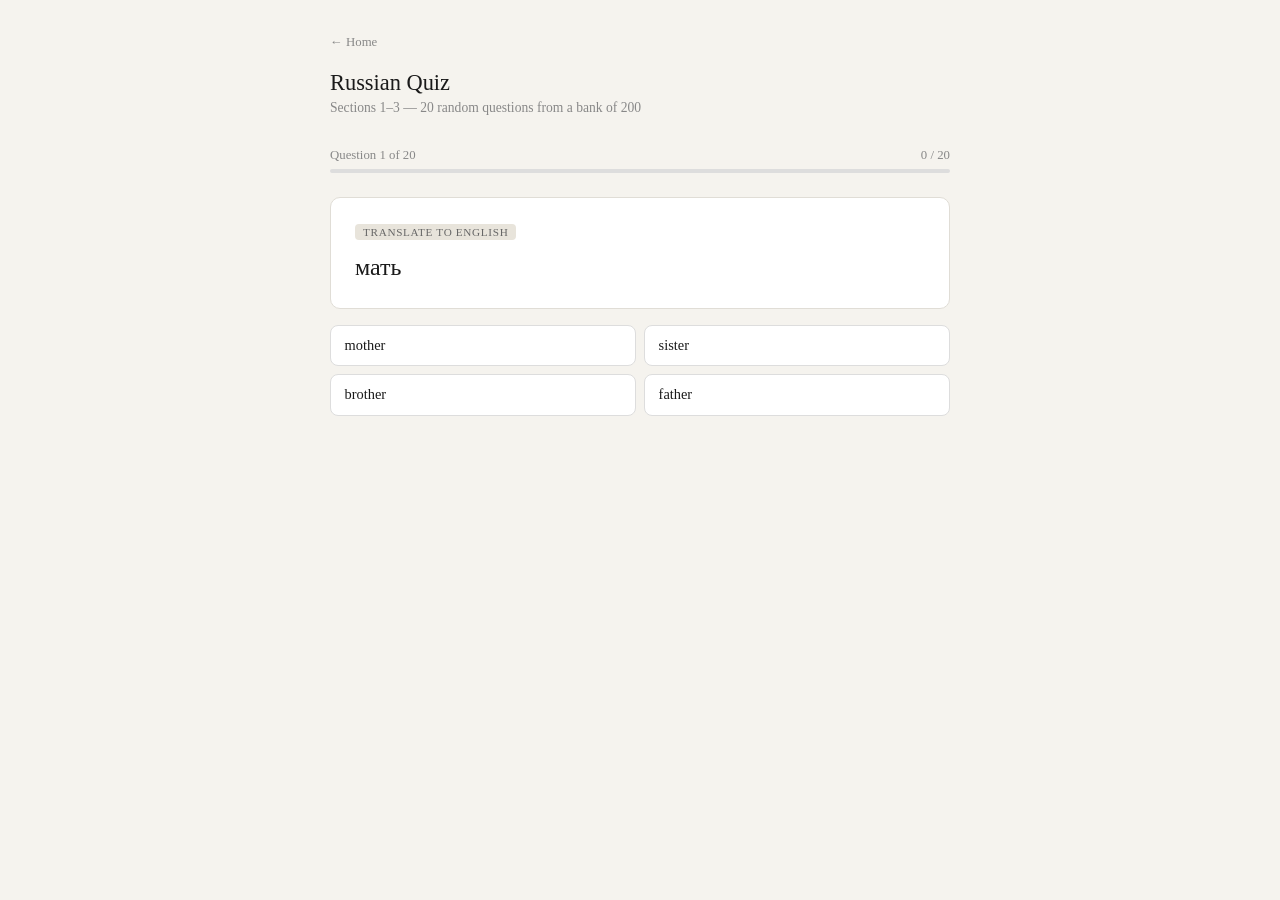
==== commit 0c2e6f92: "Add files via upload" ====
--- a/ch123_quiz.html
+++ b/ch123_quiz.html
@@ -52,6 +52,10 @@
   .back-btn { display: inline-block; font-size: 0.8rem; color: #888; text-decoration: none; margin-bottom: 1.25rem; }
   .back-btn:hover { color: #444; }
   input[type="text"] { font-size: 16px !important; }
+
+  /* ── Stats overlay ─────────────────────────────── */
+  .stats-link { display: inline-block; font-size: 0.8rem; color: #888; text-decoration: none; margin-bottom: 1.25rem; float: right; }
+  .stats-link:hover { color: #444; }
 </style>
 </head>
 <body>
@@ -298,11 +302,59 @@
   {type:"Translate to English",q:"Николай Гоголь",a:"Nikolai Gogol",opts:["Nikolai Gogol","Nikolai Nekrasov","Nikolai Leskov","Nikolai Ostrovsky"],pron:"nee-ka-lie go-gol",tr:"Nikolai Gogol",ex:["Гоголь написал «Мёртвые души». (Gogol wrote Dead Souls.)","Гоголь — украинско-русский писатель. (Gogol was a Ukrainian-Russian writer.)","Гоголь — на нашей книжной полке! (Gogol is on our bookshelf!)"]},
 ];
 
+
+// ── Persistent scoring ──────────────────────────────────────────────────────
+const STORE_KEY = 'quiz_scores_v1';
+
+function loadScores() {
+  try { return JSON.parse(localStorage.getItem(STORE_KEY) || '{}'); }
+  catch(e) { return {}; }
+}
+function saveScores(scores) {
+  try { localStorage.setItem(STORE_KEY, JSON.stringify(scores)); } catch(e) {}
+}
+function getScore(q, scores) {
+  return q in scores ? scores[q] : null; // null = unseen
+}
+function updateScore(q, correct) {
+  const scores = loadScores();
+  const cur = q in scores ? scores[q] : 0;
+  scores[q] = Math.max(0, Math.min(10, cur + (correct ? 1 : -1)));
+  saveScores(scores);
+}
+
+// Weighted selection: score 0 → weight 6, score 10 → weight 1
+function weightedShuffle(questions) {
+  const scores = loadScores();
+  const weighted = [];
+  questions.forEach(q => {
+    const s = q.q in scores ? scores[q.q] : 0;
+    const w = Math.round(6 - (s / 10) * 5); // 6 down to 1
+    for (let i = 0; i < w; i++) weighted.push(q);
+  });
+  // Shuffle weighted pool, then pick 20 unique questions
+  const shuffled = [...weighted].sort(() => Math.random() - 0.5);
+  const seen = new Set();
+  const result = [];
+  for (const q of shuffled) {
+    const key = q.type + '|' + q.q;
+    if (!seen.has(key)) { seen.add(key); result.push(q); }
+    if (result.length >= 20) break;
+  }
+  // If not enough (shouldn't happen with 153+ questions), top up randomly
+  if (result.length < 20) {
+    const remaining = questions.filter(q => !result.includes(q));
+    const extra = [...remaining].sort(() => Math.random() - 0.5);
+    result.push(...extra.slice(0, 20 - result.length));
+  }
+  return result;
+}
+
 let current = 0, score = 0, answered = false, selected20 = [];
 function shuffle(arr) { return [...arr].sort(() => Math.random() - 0.5); }
 
 function startQuiz() {
-  selected20 = shuffle(ALL_QUESTIONS).slice(0, 20);
+  selected20 = weightedShuffle(ALL_QUESTIONS);
   current = 0; score = 0; answered = false;
   document.getElementById('results').style.display = 'none';
   document.getElementById('quiz-header').style.display = 'block';
@@ -353,9 +405,11 @@
   fb.style.display = 'block';
   if (selected === correct) {
     score++;
+    updateScore(q.q, true);
     fb.className = 'feedback correct';
     fb.textContent = '✓ Correct!';
   } else {
+    updateScore(q.q, false);
     fb.className = 'feedback wrong';
     fb.textContent = `✗ The answer is: ${correct}`;
   }
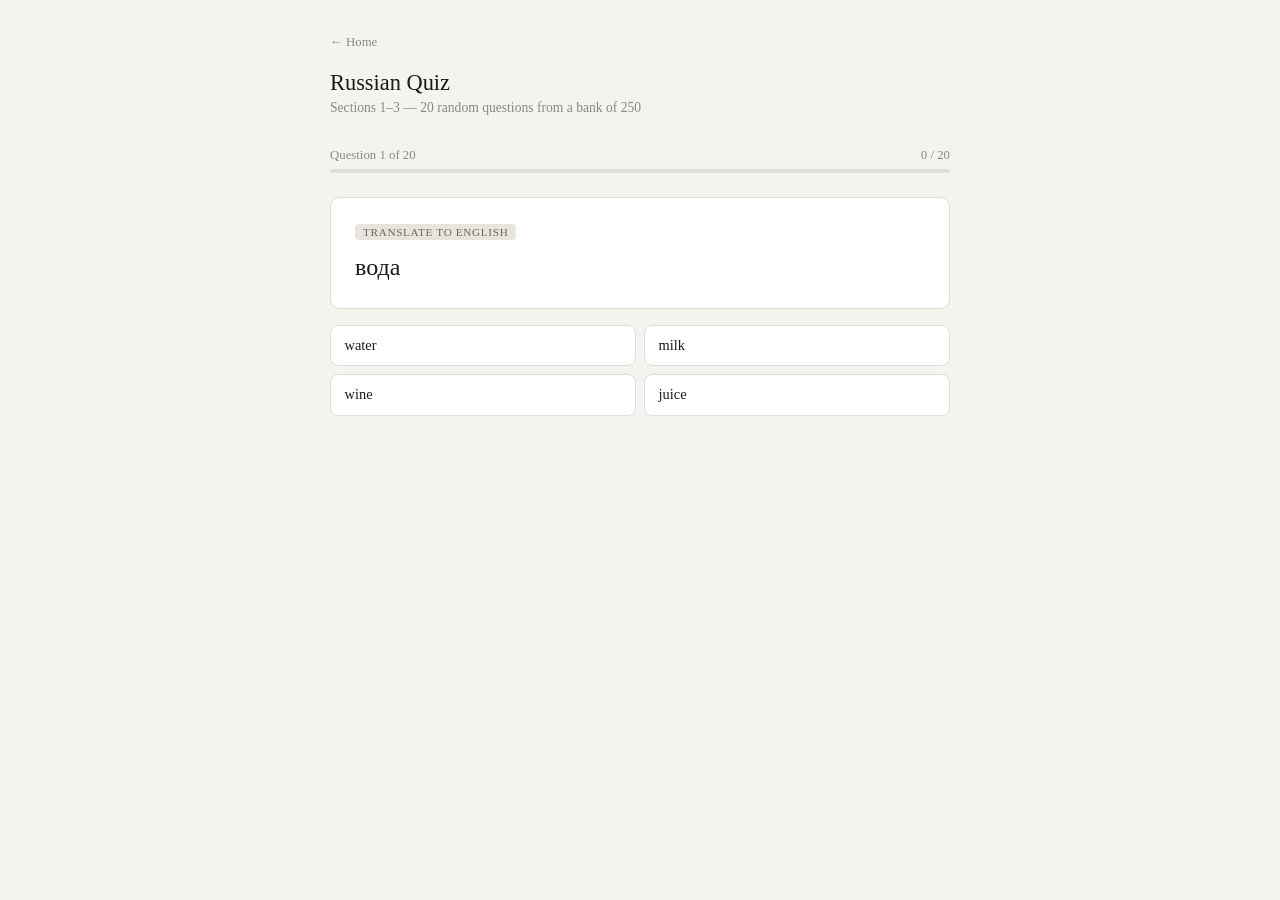
==== commit 824fbcbe: "Add files via upload" ====
--- a/ch123_quiz.html
+++ b/ch123_quiz.html
@@ -62,7 +62,7 @@
 <div class="container">
   <a class="back-btn" href="index.html">← Home</a>
   <h1>Russian Quiz</h1>
-  <p class="subtitle">Sections 1–3 — 20 random questions from a bank of 200</p>
+  <p class="subtitle">Sections 1–3 — 20 random questions from a bank of 250</p>
   <div id="quiz-header">
     <div class="progress-row">
       <span id="progress-label">Question 1 of 20</span>
@@ -300,6 +300,62 @@
   {type:"Translate to English",q:"Владимир Набоков",a:"Vladimir Nabokov",opts:["Vladimir Nabokov","Mikhail Bulgakov","Boris Pasternak","Ivan Turgenev"],pron:"vla-dee-meer na-bo-kov",tr:"Vladimir Nabokov",ex:["Набоков написал «Лолиту» по-английски. (Nabokov wrote Lolita in English.)","Набоков — русский писатель, живший в Америке. (Nabokov was a Russian writer who lived in America.)","Набоков — на нашей книжной полке! (Nabokov is on our bookshelf!)"]},
   {type:"Translate to English",q:"Иван Тургенев",a:"Ivan Turgenev",opts:["Ivan Turgenev","Leo Tolstoy","Anton Chekhov","Fyodor Dostoevsky"],pron:"ee-van toor-gye-nyev",tr:"Ivan Turgenev",ex:["Тургенев написал «Отцы и дети». (Turgenev wrote Fathers and Sons.)","Тургенев — великий русский романист. (Turgenev is a great Russian novelist.)","Тургенев — на нашей книжной полке! (Turgenev is on our bookshelf!)"]},
   {type:"Translate to English",q:"Николай Гоголь",a:"Nikolai Gogol",opts:["Nikolai Gogol","Nikolai Nekrasov","Nikolai Leskov","Nikolai Ostrovsky"],pron:"nee-ka-lie go-gol",tr:"Nikolai Gogol",ex:["Гоголь написал «Мёртвые души». (Gogol wrote Dead Souls.)","Гоголь — украинско-русский писатель. (Gogol was a Ukrainian-Russian writer.)","Гоголь — на нашей книжной полке! (Gogol is on our bookshelf!)"]},
+  // ── MORE RUSSIAN CITIES ────────────────────────────────────────────────────
+  {type:"Translate to English",q:"Новосибирск",a:"Novosibirsk",opts:["Novosibirsk","Omsk","Krasnoyarsk","Yekaterinburg"],pron:"no-va-see-beersk",tr:"Novosibirsk (m)",ex:["Новосибирск — крупнейший город Сибири. (Novosibirsk is the largest city in Siberia.)","Где Новосибирск? В Сибири. (Where is Novosibirsk? In Siberia.)","Новосибирск — он. (Novosibirsk is masculine.)"]},
+  {type:"Translate to English",q:"Казань",a:"Kazan",opts:["Kazan","Samara","Ufa","Perm"],pron:"ka-zan",tr:"Kazan (f)",ex:["Казань — столица Татарстана. (Kazan is the capital of Tatarstan.)","Казань — она: заканчивается на мягкий знак. (Kazan is feminine: ends in soft sign.)","Волга течёт через Казань. (The Volga flows through Kazan.)"]},
+  {type:"Translate to English",q:"Сочи",a:"Sochi",opts:["Sochi","Krasnodar","Rostov","Volgograd"],pron:"so-chee",tr:"Sochi (m, indeclinable)",ex:["Сочи — на Чёрном море. (Sochi is on the Black Sea.)","Олимпийские игры 2014 года — в Сочи. (The 2014 Olympics were in Sochi.)","Сочи — курорт. (Sochi is a resort.)"]},
+  {type:"Translate to English",q:"Волгоград",a:"Volgograd",opts:["Volgograd","Voronezh","Saratov","Samara"],pron:"vol-ga-grad",tr:"Volgograd (m)",ex:["Волгоград — на Волге. (Volgograd is on the Volga.)","Раньше он назывался Сталинград. (It was formerly called Stalingrad.)","Великая битва была здесь. (A great battle was fought here.)"]},
+  // ── MORE FOREIGN CITIES ───────────────────────────────────────────────────
+  {type:"Translate to English",q:"Мадрид",a:"Madrid",opts:["Madrid","Lisbon","Barcelona","Seville"],pron:"mad-reet",tr:"Madrid (m)",ex:["Мадрид — столица Испании. (Madrid is the capital of Spain.)","Он живёт в Мадриде. (He lives in Madrid.)","Мадрид — он. (Madrid is masculine.)"]},
+  {type:"Translate to English",q:"Вена",a:"Vienna",opts:["Vienna","Zurich","Brussels","Prague"],pron:"vye-na",tr:"Vienna (f)",ex:["Вена — столица Австрии. (Vienna is the capital of Austria.)","Она живёт в Вене. (She lives in Vienna.)","Вена — она: заканчивается на -а. (Vienna is feminine: ends in -а.)"]},
+  {type:"Translate to English",q:"Прага",a:"Prague",opts:["Prague","Warsaw","Budapest","Vienna"],pron:"pra-ga",tr:"Prague (f)",ex:["Прага — столица Чехии. (Prague is the capital of Czechia.)","Он был в Праге. (He was in Prague.)","Прага — она. (Prague is feminine.)"]},
+  {type:"Translate to English",q:"Хельсинки",a:"Helsinki",opts:["Helsinki","Stockholm","Oslo","Tallinn"],pron:"khel-seen-kee",tr:"Helsinki (n, indeclinable)",ex:["Хельсинки — столица Финляндии. (Helsinki is the capital of Finland.)","Финляндия рядом с Россией. (Finland is near Russia.)","Хельсинки — оно: не склоняется. (Helsinki is neuter: indeclinable.)"]},
+  {type:"Translate to English",q:"Пекин",a:"Beijing",opts:["Beijing","Tokyo","Seoul","Shanghai"],pron:"pye-keen",tr:"Beijing (m)",ex:["Пекин — столица Китая. (Beijing is the capital of China.)","Он едет в Пекин. (He is going to Beijing.)","Пекин — он. (Beijing is masculine.)"]},
+  {type:"Translate to English",q:"Токио",a:"Tokyo",opts:["Tokyo","Beijing","Seoul","Osaka"],pron:"to-kee-o",tr:"Tokyo (n, indeclinable)",ex:["Токио — столица Японии. (Tokyo is the capital of Japan.)","Она живёт в Токио. (She lives in Tokyo.)","Токио — оно: не склоняется. (Tokyo is neuter: indeclinable.)"]},
+  // ── MORE COUNTRIES ────────────────────────────────────────────────────────
+  {type:"Translate to English",q:"Испания",a:"Spain",opts:["Spain","Portugal","Italy","Greece"],pron:"ees-pa-nee-ya",tr:"Spain (f)",ex:["Мадрид — в Испании. (Madrid is in Spain.)","Она говорит по-испански, она из Испании. (She speaks Spanish, she is from Spain.)","Испания — она. (Spain is feminine.)"]},
+  {type:"Translate to English",q:"Китай",a:"China",opts:["China","Japan","Korea","Vietnam"],pron:"kee-tie",tr:"China (m)",ex:["Пекин — столица Китая. (Beijing is the capital of China.)","Китай — он: заканчивается на согласный. (China is masculine: ends in a consonant.)","Он из Китая. (He is from China.)"]},
+  {type:"Translate to English",q:"Япония",a:"Japan",opts:["Japan","China","Korea","Vietnam"],pron:"ya-po-nee-ya",tr:"Japan (f)",ex:["Токио — в Японии. (Tokyo is in Japan.)","Япония — она. (Japan is feminine.)","Она говорит по-японски. (She speaks Japanese.)"]},
+  {type:"Translate to English",q:"Австралия",a:"Australia",opts:["Australia","New Zealand","Canada","South Africa"],pron:"av-stra-lee-ya",tr:"Australia (f)",ex:["Сидней — в Австралии. (Sydney is in Australia.)","Австралия — она. (Australia is feminine.)","Он живёт в Австралии. (He lives in Australia.)"]},
+  {type:"Translate to English",q:"Канада",a:"Canada",opts:["Canada","Australia","America","Brazil"],pron:"ka-na-da",tr:"Canada (f)",ex:["Торонто — в Канаде. (Toronto is in Canada.)","Канада — она: заканчивается на -а. (Canada is feminine: ends in -а.)","Он из Канады. (He is from Canada.)"]},
+  {type:"Translate to English",q:"Швеция",a:"Sweden",opts:["Sweden","Norway","Denmark","Finland"],pron:"shvye-tsee-ya",tr:"Sweden (f)",ex:["Стокгольм — в Швеции. (Stockholm is in Sweden.)","Швеция — она. (Sweden is feminine.)","ИКЕА — из Швеции! (IKEA is from Sweden!)"]},
+  {type:"Translate to English",q:"Польша",a:"Poland",opts:["Poland","Czech Republic","Hungary","Slovakia"],pron:"pol-sha",tr:"Poland (f)",ex:["Варшава — в Польше. (Warsaw is in Poland.)","Польша — она. (Poland is feminine.)","Он из Польши. (He is from Poland.)"]},
+  // ── DAYS OF THE WEEK ──────────────────────────────────────────────────────
+  {type:"Translate to English",q:"понедельник",a:"Monday",opts:["Monday","Tuesday","Wednesday","Thursday"],pron:"pa-nye-dyel-neek",tr:"Monday (m)",ex:["В понедельник я работаю. (On Monday I work.)","Понедельник — начало недели. (Monday is the start of the week.)","До свидания! До понедельника! (Goodbye! Until Monday!)"]},
+  {type:"Translate to English",q:"вторник",a:"Tuesday",opts:["Monday","Tuesday","Wednesday","Friday"],pron:"ftor-neek",tr:"Tuesday (m)",ex:["Во вторник у меня встреча. (On Tuesday I have a meeting.)","Вторник — второй день недели. (Tuesday is the second day of the week.)","Она едет во вторник. (She is leaving on Tuesday.)"]},
+  {type:"Translate to English",q:"среда",a:"Wednesday",opts:["Tuesday","Wednesday","Thursday","Friday"],pron:"srye-da",tr:"Wednesday (f)",ex:["В среду — в середине недели. (Wednesday — in the middle of the week.)","В среду я дома. (On Wednesday I am at home.)","Среда — она. (Wednesday is feminine.)"]},
+  {type:"Translate to English",q:"четверг",a:"Thursday",opts:["Wednesday","Thursday","Friday","Saturday"],pron:"chyet-vyerk",tr:"Thursday (m)",ex:["В четверг — кино. (On Thursday — cinema.)","Четверг — он. (Thursday is masculine.)","Она звонит по четвергам. (She calls on Thursdays.)"]},
+  {type:"Translate to English",q:"пятница",a:"Friday",opts:["Thursday","Friday","Saturday","Sunday"],pron:"pyat-nee-tsa",tr:"Friday (f)",ex:["В пятницу — вечеринка! (On Friday — a party!)","Пятница — она. (Friday is feminine.)","Слава богу, пятница! (Thank God it's Friday!)"]},
+  {type:"Translate to English",q:"суббота",a:"Saturday",opts:["Friday","Saturday","Sunday","Monday"],pron:"soo-bo-ta",tr:"Saturday (f)",ex:["В субботу я не работаю. (On Saturday I don't work.)","Суббота — она. (Saturday is feminine.)","До свидания до субботы! (Goodbye until Saturday!)"]},
+  {type:"Translate to English",q:"воскресенье",a:"Sunday",opts:["Saturday","Sunday","Monday","Friday"],pron:"vas-krye-syen-ye",tr:"Sunday (n)",ex:["В воскресенье — отдых. (On Sunday — rest.)","Воскресенье — оно. (Sunday is neuter.)","Воскресенье — последний день недели. (Sunday is the last day of the week.)"]},
+  {type:"Translate to English",q:"неделя",a:"week",opts:["week","month","year","day"],pron:"nye-dye-lya",tr:"week (f)",ex:["Семь дней в неделе. (Seven days in a week.)","Неделя — она. (Week is feminine.)","До следующей недели! (Until next week!)"]},
+  // ── MONTHS ────────────────────────────────────────────────────────────────
+  {type:"Translate to English",q:"январь",a:"January",opts:["January","February","March","December"],pron:"yan-var",tr:"January (m)",ex:["В январе холодно. (In January it is cold.)","Январь — первый месяц года. (January is the first month of the year.)","Он родился в январе. (He was born in January.)"]},
+  {type:"Translate to English",q:"февраль",a:"February",opts:["January","February","March","April"],pron:"fyev-ral",tr:"February (m)",ex:["В феврале — День святого Валентина. (In February — Valentine's Day.)","Февраль — самый короткий месяц. (February is the shortest month.)","Февраль — он. (February is masculine.)"]},
+  {type:"Translate to English",q:"март",a:"March",opts:["February","March","April","May"],pron:"mart",tr:"March (m)",ex:["В марте — весна. (In March — spring.)","8 марта — Международный женский день. (8 March is International Women's Day.)","Март — он. (March is masculine.)"]},
+  {type:"Translate to English",q:"апрель",a:"April",opts:["March","April","May","June"],pron:"ap-ryel",tr:"April (m)",ex:["В апреле теплее. (In April it is warmer.)","Апрель — он. (April is masculine.)","Он приедет в апреле. (He will arrive in April.)"]},
+  {type:"Translate to English",q:"май",a:"May",opts:["April","May","June","July"],pron:"my",tr:"May (m)",ex:["1 мая — Первомай. (1 May is May Day.)","В мае — тепло. (In May it is warm.)","Май — он. (May is masculine.)"]},
+  {type:"Translate to English",q:"июнь",a:"June",opts:["May","June","July","August"],pron:"ee-yoon",tr:"June (m)",ex:["В июне — лето. (In June — summer.)","Июнь — он. (June is masculine.)","Она едет в Москву в июне. (She is going to Moscow in June.)"]},
+  {type:"Translate to English",q:"июль",a:"July",opts:["June","July","August","September"],pron:"ee-yool",tr:"July (m)",ex:["В июле — жарко. (In July it is hot.)","Июль — самый жаркий месяц. (July is the hottest month.)","Июль — он. (July is masculine.)"]},
+  {type:"Translate to English",q:"август",a:"August",opts:["July","August","September","October"],pron:"av-goost",tr:"August (m)",ex:["В августе — ещё лето. (In August — still summer.)","Август — он. (August is masculine.)","Она родилась в августе. (She was born in August.)"]},
+  {type:"Translate to English",q:"сентябрь",a:"September",opts:["August","September","October","November"],pron:"syen-tyabr",tr:"September (m)",ex:["В сентябре — осень. (In September — autumn.)","1 сентября — начало учебного года. (1 September is the start of the school year.)","Сентябрь — он. (September is masculine.)"]},
+  {type:"Translate to English",q:"октябрь",a:"October",opts:["September","October","November","December"],pron:"ak-tyabr",tr:"October (m)",ex:["В октябре — листья падают. (In October the leaves fall.)","Октябрь — он. (October is masculine.)","Он едет в октябре. (He is going in October.)"]},
+  {type:"Translate to English",q:"ноябрь",a:"November",opts:["October","November","December","January"],pron:"na-yabr",tr:"November (m)",ex:["В ноябре — холоднее. (In November it is colder.)","Ноябрь — он. (November is masculine.)","Она приедет в ноябре. (She will arrive in November.)"]},
+  {type:"Translate to English",q:"декабрь",a:"December",opts:["November","December","January","February"],pron:"dye-kabr",tr:"December (m)",ex:["В декабре — Новый год и Рождество. (In December — New Year and Christmas.)","Декабрь — он. (December is masculine.)","В декабре очень холодно. (In December it is very cold.)"]},
+  {type:"Translate to English",q:"месяц",a:"month",opts:["month","week","year","season"],pron:"mye-syats",tr:"month (m)",ex:["В году двенадцать месяцев. (There are twelve months in a year.)","Месяц — он. (Month is masculine.)","Какой сейчас месяц? (What month is it now?)"]},
+  // ── FOOD ────────────────────────────────────────────────────────────────
+  {type:"Translate to English",q:"хлеб",a:"bread",opts:["bread","butter","cheese","milk"],pron:"khleb",tr:"bread (m)",ex:["Хлеб, пожалуйста. (Bread, please.)","Русский хлеб очень вкусный. (Russian bread is very tasty.)","Чёрный хлеб или белый? (Black bread or white?)"]},
+  {type:"Translate to English",q:"масло",a:"butter / oil",opts:["bread","butter / oil","cheese","milk"],pron:"mas-la",tr:"butter / oil (n)",ex:["Масло, пожалуйста. (Butter, please.)","Хлеб с маслом. (Bread with butter.)","Масло — оно. (Butter is neuter.)"]},
+  {type:"Translate to English",q:"сыр",a:"cheese",opts:["cheese","butter","bread","sour cream"],pron:"sir",tr:"cheese (m)",ex:["Сыр, пожалуйста. (Cheese, please.)","Хлеб с сыром. (Bread with cheese.)","Сыр — он. (Cheese is masculine.)"]},
+  {type:"Translate to English",q:"молоко",a:"milk",opts:["milk","water","juice","kefir"],pron:"ma-la-ko",tr:"milk (n)",ex:["Молоко, пожалуйста. (Milk, please.)","Молоко — оно. (Milk is neuter.)","Чай с молоком. (Tea with milk.)"]},
+  {type:"Translate to English",q:"вода",a:"water",opts:["water","milk","juice","wine"],pron:"va-da",tr:"water (f)",ex:["Вода, пожалуйста. (Water, please.)","Вода — она. (Water is feminine.)","Минеральная вода. (Mineral water.)"]},
+  {type:"Translate to English",q:"яйцо",a:"egg",opts:["egg","bread","butter","cheese"],pron:"yay-tso",tr:"egg (n)",ex:["Яйцо — оно. (Egg is neuter.)","Яйца на завтрак. (Eggs for breakfast.)","Где яйца? (Where are the eggs?)"]},
+  {type:"Translate to English",q:"яблоко",a:"apple",opts:["apple","orange","banana","pear"],pron:"yab-la-ka",tr:"apple (n)",ex:["Яблоко — оно. (Apple is neuter.)","Яблоко, пожалуйста. (An apple, please.)","Русские яблоки очень вкусные. (Russian apples are very tasty.)"]},
+  {type:"Translate to English",q:"апельсин",a:"orange",opts:["orange","apple","lemon","banana"],pron:"a-pyel-seen",tr:"orange (m)",ex:["Апельсин — он. (Orange is masculine.)","Апельсины на рынке. (Oranges at the market.)","Апельсиновый сок. (Orange juice.)"]},
+  {type:"Translate to English",q:"мясо",a:"meat",opts:["meat","fish","chicken","bread"],pron:"mya-sa",tr:"meat (n)",ex:["Мясо — оно. (Meat is neuter.)","Где мясо? На рынке. (Where is the meat? At the market.)","Мясо или рыба? (Meat or fish?)"]},
+  {type:"Translate to English",q:"рыба",a:"fish",opts:["fish","meat","chicken","bread"],pron:"ri-ba",tr:"fish (f)",ex:["Рыба — она. (Fish is feminine.)","Рыба, пожалуйста. (Fish, please.)","Рыба или мясо? (Fish or meat?)"]},
+  {type:"Translate to English",q:"суп",a:"soup",opts:["soup","salad","bread","cheese"],pron:"soop",tr:"soup (m)",ex:["Суп, пожалуйста. (Soup, please.)","Суп — он. (Soup is masculine.)","Борщ — это суп. (Borsch is a soup.)"]},
+  {type:"Translate to English",q:"салат",a:"salad",opts:["salad","soup","bread","cheese"],pron:"sa-lat",tr:"salad (m)",ex:["Салат, пожалуйста. (Salad, please.)","Салат — он. (Salad is masculine.)","Овощной салат. (Vegetable salad.)"]},
 ];
 
 
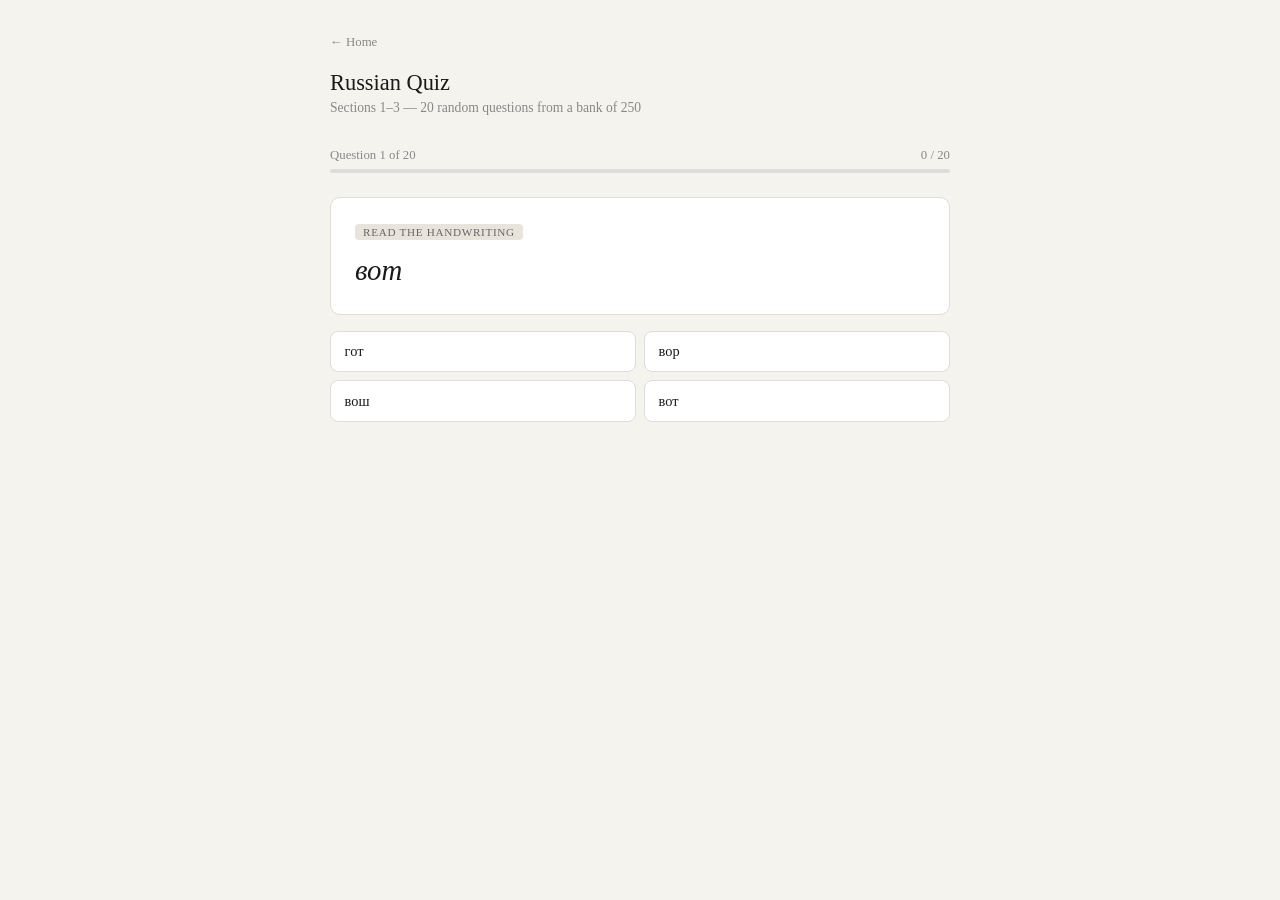
==== commit 1ac42d97: "Add files via upload" ====
--- a/ch123_quiz.html
+++ b/ch123_quiz.html
@@ -375,17 +375,17 @@
 function updateScore(q, correct) {
   const scores = loadScores();
   const cur = q in scores ? scores[q] : 0;
-  scores[q] = Math.max(0, Math.min(10, cur + (correct ? 1 : -1)));
+  scores[q] = Math.max(0, Math.min(5, cur + (correct ? 1 : -1)));
   saveScores(scores);
 }
 
-// Weighted selection: score 0 → weight 6, score 10 → weight 1
+// Weighted selection: score 0 → weight 6, score 5 → weight 1
 function weightedShuffle(questions) {
   const scores = loadScores();
   const weighted = [];
   questions.forEach(q => {
     const s = q.q in scores ? scores[q.q] : 0;
-    const w = Math.round(6 - (s / 10) * 5); // 6 down to 1
+    const w = Math.round(6 - (s / 5) * 5); // 6 down to 1
     for (let i = 0; i < w; i++) weighted.push(q);
   });
   // Shuffle weighted pool, then pick 20 unique questions
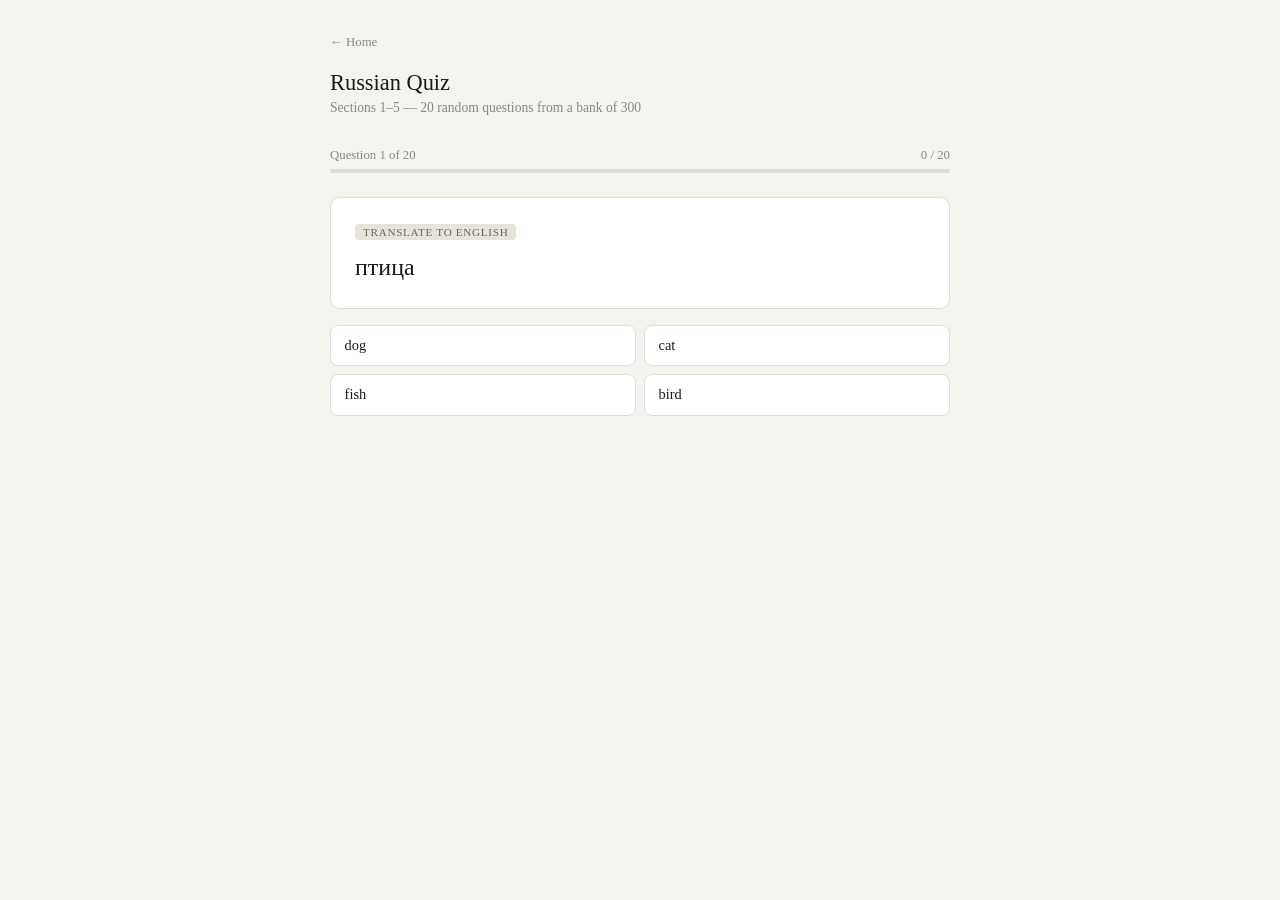
==== commit 2a108881: "Add files via upload" ====
--- a/ch123_quiz.html
+++ b/ch123_quiz.html
@@ -62,7 +62,7 @@
 <div class="container">
   <a class="back-btn" href="index.html">← Home</a>
   <h1>Russian Quiz</h1>
-  <p class="subtitle">Sections 1–3 — 20 random questions from a bank of 250</p>
+  <p class="subtitle">Sections 1–5 — 20 random questions from a bank of 300</p>
   <div id="quiz-header">
     <div class="progress-row">
       <span id="progress-label">Question 1 of 20</span>
@@ -356,6 +356,61 @@
   {type:"Translate to English",q:"рыба",a:"fish",opts:["fish","meat","chicken","bread"],pron:"ri-ba",tr:"fish (f)",ex:["Рыба — она. (Fish is feminine.)","Рыба, пожалуйста. (Fish, please.)","Рыба или мясо? (Fish or meat?)"]},
   {type:"Translate to English",q:"суп",a:"soup",opts:["soup","salad","bread","cheese"],pron:"soop",tr:"soup (m)",ex:["Суп, пожалуйста. (Soup, please.)","Суп — он. (Soup is masculine.)","Борщ — это суп. (Borsch is a soup.)"]},
   {type:"Translate to English",q:"салат",a:"salad",opts:["salad","soup","bread","cheese"],pron:"sa-lat",tr:"salad (m)",ex:["Салат, пожалуйста. (Salad, please.)","Салат — он. (Salad is masculine.)","Овощной салат. (Vegetable salad.)"]},
+  // ── LESSON 5 VOCABULARY ───────────────────────────────────────────────────
+  {type:"Translate to English",q:"вокзал",a:"station",opts:["station","airport","hotel","museum"],pron:"vak-zal",tr:"station (m)",ex:["Где вокзал? (Where is the station?)","На вокзале. (At the station.)","Вокзал — он. (Station is masculine.)"]},
+  {type:"Translate to English",q:"музей",a:"museum",opts:["museum","theatre","cinema","gallery"],pron:"moo-zyey",tr:"museum (m)",ex:["Когда работает музей? (When is the museum open?)","Музей — он. (Museum is masculine.)","Она в музее. (She is in the museum.)"]},
+  {type:"Translate to English",q:"море",a:"sea",opts:["sea","river","lake","ocean"],pron:"mo-rye",tr:"sea (n)",ex:["Море — оно. (Sea is neuter.)","Сочи — на море. (Sochi is by the sea.)","Она живёт у моря. (She lives by the sea.)"]},
+  {type:"Translate to English",q:"лес",a:"forest",opts:["forest","garden","park","field"],pron:"lyes",tr:"forest (m)",ex:["В лесу. (In the forest.)","Лес — он. (Forest is masculine.)","Медведь живёт в лесу. (The bear lives in the forest.)"]},
+  {type:"Translate to English",q:"сад",a:"garden",opts:["garden","forest","park","square"],pron:"sat",tr:"garden (m)",ex:["В саду. (In the garden.)","Сад — он. (Garden is masculine.)","Яблоки в саду. (Apples in the garden.)"]},
+  {type:"Translate to English",q:"площадь",a:"square",opts:["square","street","avenue","park"],pron:"plo-shchat",tr:"square (f)",ex:["На площади. (In the square.)","Площадь — она. (Square is feminine.)","Красная площадь в Москве. (Red Square is in Moscow.)"]},
+  {type:"Translate to English",q:"центр",a:"centre",opts:["centre","suburb","district","street"],pron:"tsentr",tr:"centre (m)",ex:["В центре. (In the centre.)","Центр — он. (Centre is masculine.)","Я живу в центре. (I live in the centre.)"]},
+  {type:"Translate to English",q:"университет",a:"university",opts:["university","institute","school","college"],pron:"oo-nee-vyer-see-tyet",tr:"university (m)",ex:["В университете. (At the university.)","Она изучает язык в университете. (She studies the language at university.)","Университет — он. (University is masculine.)"]},
+  {type:"Translate to English",q:"институт",a:"institute",opts:["institute","university","school","museum"],pron:"een-stee-toot",tr:"institute (m)",ex:["В институте. (At the institute.)","Институт — он. (Institute is masculine.)","Она изучает русский язык в институте. (She studies Russian at the institute.)"]},
+  {type:"Translate to English",q:"письмо",a:"letter",opts:["letter","newspaper","book","magazine"],pron:"pees-mo",tr:"letter (n)",ex:["Письмо — оно. (Letter is neuter.)","В письме. (In the letter.)","Где письмо? (Where is the letter?)"]},
+  {type:"Translate to English",q:"кино",a:"cinema",opts:["cinema","theatre","museum","gallery"],pron:"kee-no",tr:"cinema (n, indeclinable)",ex:["В кино. (In the cinema.)","Кино — оно: не склоняется. (Cinema is neuter: indeclinable.)","Ты едешь в кино? (Are you going to the cinema?)"]},
+  {type:"Translate to English",q:"когда",a:"when",opts:["when","where","why","who"],pron:"kag-da",tr:"when",ex:["Когда работает музей? (When is the museum open?)","Когда ты едешь? (When are you going?)","Когда — вопросительное слово. (Когда is a question word.)"]},
+  {type:"Translate to English",q:"кто",a:"who",opts:["who","what","where","when"],pron:"kto",tr:"who",ex:["Кто это? (Who is that?)","Кто знает? (Who knows?)","Кто — вопросительное слово. (Кто is a question word.)"]},
+  {type:"Translate to English",q:"налево",a:"to the left",opts:["to the left","to the right","straight on","over there"],pron:"na-lye-va",tr:"to the left",ex:["Налево. (To the left.)","Направо или налево? (Right or left?)","Туалет — налево. (The toilet is to the left.)"]},
+  {type:"Translate to English",q:"работает",a:"is open / works",opts:["is open / works","is closed","is nearby","is far"],pron:"ra-bo-ta-yet",tr:"is open / works",ex:["Когда работает ресторан? (When is the restaurant open?)","Музей не работает. (The museum is closed.)","Почему ресторан не работает? (Why is the restaurant not open?)"]},
+  // ── MORE COUNTRIES ────────────────────────────────────────────────────────
+  {type:"Translate to English",q:"Украина",a:"Ukraine",opts:["Ukraine","Hungary","Romania","Bulgaria"],pron:"ook-ra-ee-na",tr:"Ukraine (f)",ex:["Киев — на Украине. (Kyiv is in Ukraine.)","Украина — она. (Ukraine is feminine.)","Он из Украины. (He is from Ukraine.)"]},
+  {type:"Translate to English",q:"Австрия",a:"Austria",opts:["Austria","Australia","Germany","Switzerland"],pron:"av-stree-ya",tr:"Austria (f)",ex:["Вена — в Австрии. (Vienna is in Austria.)","Австрия — она. (Austria is feminine.)","Она из Австрии. (She is from Austria.)"]},
+  {type:"Translate to English",q:"Норвегия",a:"Norway",opts:["Norway","Sweden","Denmark","Finland"],pron:"nor-vye-gee-ya",tr:"Norway (f)",ex:["Осло — в Норвегии. (Oslo is in Norway.)","Норвегия — она. (Norway is feminine.)","Он говорит по-норвежски. (He speaks Norwegian.)"]},
+  {type:"Translate to English",q:"Дания",a:"Denmark",opts:["Denmark","Norway","Sweden","Netherlands"],pron:"da-nee-ya",tr:"Denmark (f)",ex:["Копенгаген — в Дании. (Copenhagen is in Denmark.)","Дания — она. (Denmark is feminine.)","Он из Дании. (He is from Denmark.)"]},
+  {type:"Translate to English",q:"Греция",a:"Greece",opts:["Greece","Turkey","Italy","Cyprus"],pron:"grye-tsee-ya",tr:"Greece (f)",ex:["Афины — в Греции. (Athens is in Greece.)","Греция — она. (Greece is feminine.)","Она говорит по-гречески. (She speaks Greek.)"]},
+  {type:"Translate to English",q:"Португалия",a:"Portugal",opts:["Portugal","Spain","Brazil","Italy"],pron:"por-too-ga-lee-ya",tr:"Portugal (f)",ex:["Лиссабон — в Португалии. (Lisbon is in Portugal.)","Португалия — она. (Portugal is feminine.)","Он из Португалии. (He is from Portugal.)"]},
+  // ── MORE CITIES ───────────────────────────────────────────────────────────
+  {type:"Translate to English",q:"Рим",a:"Rome",opts:["Rome","Milan","Naples","Florence"],pron:"reem",tr:"Rome (m)",ex:["Рим — столица Италии. (Rome is the capital of Italy.)","Он — он. (Rome is masculine.)","Она живёт в Риме. (She lives in Rome.)"]},
+  {type:"Translate to English",q:"Афины",a:"Athens",opts:["Athens","Thessaloniki","Sofia","Nicosia"],pron:"a-fee-ni",tr:"Athens (f pl.)",ex:["Афины — столица Греции. (Athens is the capital of Greece.)","Он едет в Афины. (He is going to Athens.)","Афины — красивый город. (Athens is a beautiful city.)"]},
+  {type:"Translate to English",q:"Осло",a:"Oslo",opts:["Oslo","Stockholm","Copenhagen","Helsinki"],pron:"os-lo",tr:"Oslo (n, indeclinable)",ex:["Осло — столица Норвегии. (Oslo is the capital of Norway.)","Осло — оно: не склоняется. (Oslo is neuter: indeclinable.)","Она живёт в Осло. (She lives in Oslo.)"]},
+  {type:"Translate to English",q:"Копенгаген",a:"Copenhagen",opts:["Copenhagen","Stockholm","Oslo","Amsterdam"],pron:"ko-pyen-ga-gyen",tr:"Copenhagen (m)",ex:["Копенгаген — столица Дании. (Copenhagen is the capital of Denmark.)","Копенгаген — он. (Copenhagen is masculine.)","Он живёт в Копенгагене. (He lives in Copenhagen.)"]},
+  {type:"Translate to English",q:"Лиссабон",a:"Lisbon",opts:["Lisbon","Madrid","Barcelona","Porto"],pron:"lee-sa-bon",tr:"Lisbon (m)",ex:["Лиссабон — столица Португалии. (Lisbon is the capital of Portugal.)","Лиссабон — он. (Lisbon is masculine.)","Она едет в Лиссабон. (She is going to Lisbon.)"]},
+  {type:"Translate to English",q:"Дублин",a:"Dublin",opts:["Dublin","London","Edinburgh","Belfast"],pron:"doob-leen",tr:"Dublin (m)",ex:["Дублин — столица Ирландии. (Dublin is the capital of Ireland.)","Дублин — он. (Dublin is masculine.)","Он живёт в Дублине. (He lives in Dublin.)"]},
+  {type:"Translate to English",q:"Амстердам",a:"Amsterdam",opts:["Amsterdam","Brussels","Rotterdam","Utrecht"],pron:"am-styer-dam",tr:"Amsterdam (m)",ex:["Амстердам — столица Нидерландов. (Amsterdam is the capital of the Netherlands.)","Амстердам — он. (Amsterdam is masculine.)","Она едет в Амстердам. (She is going to Amsterdam.)"]},
+  {type:"Translate to English",q:"Брюссель",a:"Brussels",opts:["Brussels","Amsterdam","Luxembourg","Paris"],pron:"bryoo-syel",tr:"Brussels (m)",ex:["Брюссель — столица Бельгии. (Brussels is the capital of Belgium.)","Брюссель — он. (Brussels is masculine.)","Он живёт в Брюсселе. (He lives in Brussels.)"]},
+  {type:"Translate to English",q:"Киев",a:"Kyiv",opts:["Kyiv","Minsk","Kharkov","Odessa"],pron:"kee-yev",tr:"Kyiv (m)",ex:["Киев — столица Украины. (Kyiv is the capital of Ukraine.)","Киев — он. (Kyiv is masculine.)","Она едет в Киев. (She is going to Kyiv.)"]},
+  // ── ANIMALS ───────────────────────────────────────────────────────────────
+  {type:"Translate to English",q:"кошка",a:"cat",opts:["cat","dog","rabbit","mouse"],pron:"kosh-ka",tr:"cat (f)",ex:["Кошка — она. (Cat is feminine.)","Где кошка? Вот она! (Where is the cat? Here she is!)","Кошка живёт в доме. (The cat lives in the house.)"],gender:"feminine"},
+  {type:"What gender?",q:"кошка",a:"feminine (она)",opts:["masculine (он)","feminine (она)","neuter (оно)"],pron:"kosh-ka",tr:"cat",ex:["Кошка — она: заканчивается на -а. (Cat is feminine: ends in -а.)","Где кошка? Вот она! (Where is the cat? Here she is!)","Кошка живёт в доме. (The cat lives in the house.)"]},
+  {type:"Translate to English",q:"собака",a:"dog",opts:["dog","cat","wolf","horse"],pron:"sa-ba-ka",tr:"dog (f)",ex:["Собака — она. (Dog is feminine.)","Где собака? Вот она! (Where is the dog? Here she is!)","Собака живёт в доме. (The dog lives in the house.)"]},
+  {type:"Translate to English",q:"лошадь",a:"horse",opts:["horse","cow","pig","sheep"],pron:"lo-shat",tr:"horse (f)",ex:["Лошадь — она. (Horse is feminine.)","Лошадь живёт на ферме. (The horse lives on a farm.)","Вот лошадь! (There is the horse!)"]},
+  {type:"Translate to English",q:"корова",a:"cow",opts:["cow","horse","pig","sheep"],pron:"ka-ro-va",tr:"cow (f)",ex:["Корова — она. (Cow is feminine.)","Корова живёт на ферме. (The cow lives on a farm.)","Молоко — от коровы. (Milk comes from the cow.)"]},
+  {type:"Translate to English",q:"медведь",a:"bear",opts:["bear","wolf","fox","tiger"],pron:"myed-vyed",tr:"bear (m)",ex:["Медведь — он. (Bear is masculine.)","Медведь живёт в лесу. (The bear lives in the forest.)","Это символ России. (It is a symbol of Russia.)"]},
+  {type:"Translate to English",q:"волк",a:"wolf",opts:["wolf","bear","fox","dog"],pron:"volk",tr:"wolf (m)",ex:["Волк — он. (Wolf is masculine.)","Волк живёт в лесу. (The wolf lives in the forest.)","Где волк? В лесу! (Where is the wolf? In the forest!)"]},
+  {type:"Translate to English",q:"птица",a:"bird",opts:["bird","fish","cat","dog"],pron:"ptee-tsa",tr:"bird (f)",ex:["Птица — она. (Bird is feminine.)","Птица живёт в лесу. (The bird lives in the forest.)","Вот птица! (There is a bird!)"]},
+  {type:"Translate to English",q:"слон",a:"elephant",opts:["elephant","bear","tiger","giraffe"],pron:"slon",tr:"elephant (m)",ex:["Слон — он. (Elephant is masculine.)","Слон — большое животное. (The elephant is a large animal.)","Где слон? В зоопарке. (Where is the elephant? In the zoo.)"]},
+  {type:"Translate to English",q:"кролик",a:"rabbit",opts:["rabbit","hare","hamster","mouse"],pron:"kro-leek",tr:"rabbit (m)",ex:["Кролик — он. (Rabbit is masculine.)","Кролик живёт дома. (The rabbit lives at home.)","Где кролик? Вот он! (Where is the rabbit? Here he is!)"]},
+  // ── COLOURS ───────────────────────────────────────────────────────────────
+  {type:"Translate to English",q:"красный",a:"red",opts:["red","orange","pink","purple"],pron:"kras-ni",tr:"red",ex:["Красная площадь. (Red Square.)","Красный — цвет любви. (Red is the colour of love.)","Красное вино. (Red wine.)"]},
+  {type:"Translate to English",q:"синий",a:"blue (dark)",opts:["blue (dark)","light blue","green","purple"],pron:"see-nee",tr:"dark blue",ex:["Синий — тёмно-голубой. (Синий is dark blue.)","Синее море. (The blue sea.)","Синий цвет. (Blue colour.)"]},
+  {type:"Translate to English",q:"голубой",a:"light blue",opts:["light blue","dark blue","green","grey"],pron:"ga-loo-boy",tr:"light blue",ex:["Голубое небо. (Light blue sky.)","Голубой — светлее, чем синий. (Голубой is lighter than синий.)","Голубые глаза. (Light blue eyes.)"]},
+  {type:"Translate to English",q:"белый",a:"white",opts:["white","black","grey","cream"],pron:"bye-li",tr:"white",ex:["Белое вино. (White wine.)","Белый снег. (White snow.)","Белый медведь. (Polar bear — lit. white bear.)"]},
+  {type:"Translate to English",q:"чёрный",a:"black",opts:["black","white","grey","dark blue"],pron:"chyor-ni",tr:"black",ex:["Чёрный хлеб. (Black bread.)","Чёрное море. (Black Sea.)","Чёрный кофе. (Black coffee.)"]},
+  {type:"Translate to English",q:"зелёный",a:"green",opts:["green","yellow","blue","brown"],pron:"zye-lyo-ni",tr:"green",ex:["Зелёный лес. (Green forest.)","Зелёный чай. (Green tea.)","Зелёный цвет. (Green colour.)"]},
+  {type:"Translate to English",q:"жёлтый",a:"yellow",opts:["yellow","orange","gold","green"],pron:"zhol-ti",tr:"yellow",ex:["Жёлтый лимон. (Yellow lemon.)","Жёлтое такси. (Yellow taxi.)","Жёлтый цвет. (Yellow colour.)"]},
+  {type:"Translate to English",q:"серый",a:"grey",opts:["grey","brown","black","white"],pron:"sye-ri",tr:"grey",ex:["Серый волк. (Grey wolf.)","Серый цвет. (Grey colour.)","Серое небо. (Grey sky.)"]},
+  {type:"Translate to English",q:"коричневый",a:"brown",opts:["brown","grey","orange","red"],pron:"ka-reech-nye-vi",tr:"brown",ex:["Коричневый медведь. (Brown bear.)","Коричневый хлеб. (Brown bread.)","Коричневый цвет. (Brown colour.)"]},
+  {type:"Translate to English",q:"розовый",a:"pink",opts:["pink","red","purple","orange"],pron:"ro-za-vi",tr:"pink",ex:["Розовый цвет. (Pink colour.)","Розовое вино. (Rosé wine.)","Розовый фламинго. (Pink flamingo.)"]},
 ];
 
 
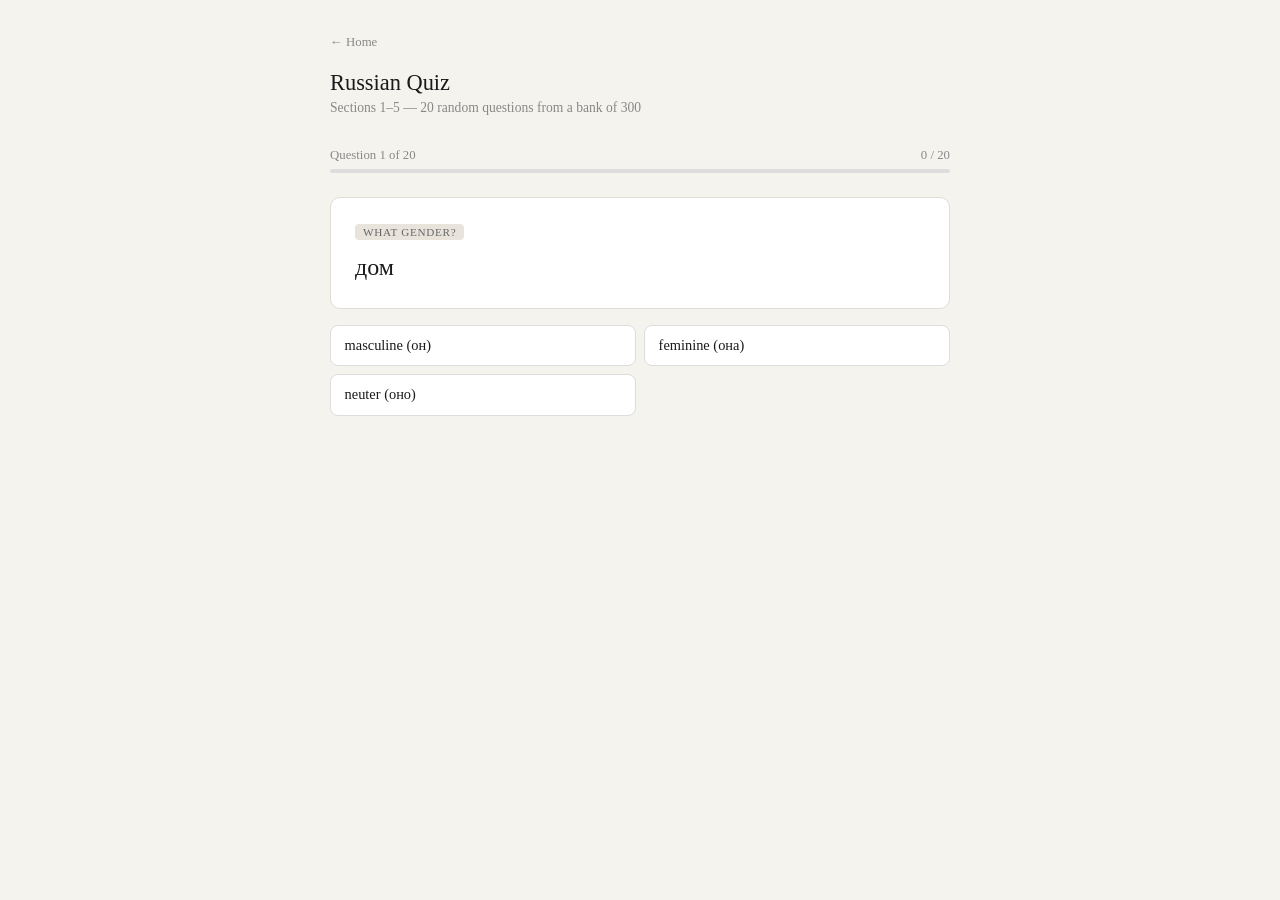
==== commit 51fa1a8b: "Add files via upload" ====
--- a/ch123_quiz.html
+++ b/ch123_quiz.html
@@ -93,7 +93,7 @@
   {type:"Translate to English",q:"спасибо",a:"thank you",opts:["hello","goodbye","thank you","please"],pron:"spa-see-ba",ex:["— Три, пожалуйста. — Пожалуйста. — Спасибо! (Three, please. — Here you are. — Thank you!)","Спасибо за чай. (Thank you for the tea.)","Большое спасибо! (Thank you very much!)"]},
   {type:"Translate to English",q:"пожалуйста",a:"please / you're welcome",opts:["please / you're welcome","excuse me","goodbye","good morning"],pron:"pa-zhal-sta",ex:["Три, пожалуйста. (Three, please.)","— Спасибо! — Пожалуйста. (Thank you! — You're welcome.)","Простите, пожалуйста, где туалет? (Excuse me please, where is the toilet?)"]},
   {type:"Translate to English",q:"простите",a:"excuse me / I'm sorry",opts:["hello","excuse me / I'm sorry","thank you","where?"],pron:"pra-stee-tye",ex:["Простите, что это? (Excuse me, what is this?)","Простите, как вас зовут? (Excuse me, what is your name?)","Простите, пожалуйста, где касса? (Excuse me please, where is the ticket desk?)"]},
-  {type:"Translate to English",q:"привет",a:"hello (informal)",opts:["goodbye","hello (informal)","good morning","hello (formal)"],pron:"pree-vet",ex:["Привет, Ваня! (Hello, Vanya!)","— Привет! — Привет! (Hello! — Hello!)","Привет, как дела? (Hi, how are you?)"]},
+  {type:"Translate to English",q:"привет",a:"hello (informal)",opts:["goodbye","hello (informal)","good morning","thank you"],pron:"pree-vet",ex:["Привет, Ваня! (Hello, Vanya!)","— Привет! — Привет! (Hello! — Hello!)","Привет, как дела? (Hi, how are you?)"]},
   {type:"Translate to English",q:"до свидания",a:"goodbye",opts:["good morning","good day","goodbye","you're welcome"],pron:"da svee-da-nee-ya",ex:["Спасибо. До свидания! (Thank you. Goodbye!)","— До свидания! — До свидания! (Goodbye! — Goodbye!)","До свидания, Мэри. (Goodbye, Mary.)"]},
   {type:"Translate to English",q:"доброе утро",a:"good morning",opts:["good morning","good day","good evening","goodbye"],pron:"do-bra-ye oo-tra",ex:["Доброе утро, Наташа! (Good morning, Natasha!)","— Доброе утро! — Доброе утро! (Good morning! — Good morning!)","Доброе утро. Чай? (Good morning. Tea?)"]},
   {type:"Translate to English",q:"добрый день",a:"good day",opts:["good morning","good day","goodbye","good evening"],pron:"do-bri dyen",ex:["Добрый день, меня зовут Борис. (Good day, my name is Boris.)","— Добрый день! — Добрый день! (Good day! — Good day!)","Добрый день. Простите, где ресторан? (Good day. Excuse me, where is the restaurant?)"]},
@@ -102,7 +102,7 @@
   {type:"Translate to English",q:"где?",a:"where?",opts:["what?","where?","who?","when?"],pron:"(g)dye",ex:["Где туалет? (Where is the toilet?)","Где вы живёте? (Where do you live?)","Где Мэри? Вот она. (Where is Mary? There she is.)"]},
   {type:"Translate to English",q:"что?",a:"what?",opts:["what?","where?","who?","how?"],pron:"shto",ex:["Что это? (What is this?)","Простите, что это? (Excuse me, what is this?)","Что вы говорите? (What are you saying?)"]},
   {type:"Translate to English",q:"без проблем",a:"no problem",opts:["no problem","excuse me","you're welcome","goodbye"],pron:"bez pro-blem",ex:["— Простите! — Без проблем. (Excuse me! — No problem.)","Без проблем, я понимаю. (No problem, I understand.)","— Спасибо! — Без проблем! (Thank you! — No problem!)"]},
-  {type:"Translate to English",q:"здравствуйте",a:"hello (formal)",opts:["hello (formal)","hello (informal)","goodbye","good morning"],pron:"zdra-stvooy-tye",ex:["Здравствуйте, меня зовут Мэри. (Hello, my name is Mary.)","Здравствуйте! Вы говорите по-английски? (Hello! Do you speak English?)","Здравствуйте, простите, где гостиница? (Hello, excuse me, where is the hotel?)"]},
+  {type:"Translate to English",q:"здравствуйте",a:"hello (formal)",opts:["hello (formal)","goodbye","good morning","thank you"],pron:"zdra-stvooy-tye",ex:["Здравствуйте, меня зовут Мэри. (Hello, my name is Mary.)","Здравствуйте! Вы говорите по-английски? (Hello! Do you speak English?)","Здравствуйте, простите, где гостиница? (Hello, excuse me, where is the hotel?)"]},
   {type:"Translate to English",q:"а",a:"and / but (contrast)",opts:["and / but (contrast)","yes","no","this"],pron:"a",ex:["Я еду на автобусе, а Мэри едет на метро. (I go by bus, but Mary goes by metro.)","Он говорит по-русски, а она — нет. (He speaks Russian, but she doesn't.)","Вы говорите по-английски? А по-французски? (Do you speak English? And French?)"]},
   {type:"Translate to English",q:"водка",a:"vodka",opts:["vodka","wine","beer","tea"],pron:"vod-ka",tr:"vodka (f)",ex:["Где водка? Вот она. (Where is the vodka? There it is.)","Это водка? Нет, это вино. (Is this vodka? No, it's wine.)","Три водки, пожалуйста. (Three vodkas, please.)"]},
   {type:"Translate to English",q:"вино",a:"wine",opts:["vodka","wine","beer","juice"],pron:"vee-no",tr:"wine (n)",ex:["Это вино? Да, это вино. (Is this wine? Yes, it's wine.)","Нет, это водка, а не вино. (No, this is vodka, not wine.)","Вино, пожалуйста. (Wine, please.)"]},
@@ -196,7 +196,7 @@
   {type:"Pronunciation",q:"Which is correct for что?",a:"shto",opts:["shto","chto","shcho","kto"],ex:["Ч в слове что произносится как ш: shto, а не chto. (The ч in что is pronounced like ш: shto, not chto.)","Что это? Произносится: shto e-ta? (What is this? Pronounced: shto e-ta?)","Что вы говорите? Произносится shto. (What are you saying? Pronounced shto.)"]},
   {type:"Pronunciation",q:"Which is correct for хорошо?",a:"kha-ra-sho",opts:["kha-ra-sho","ho-ro-sho","ha-ro-sho","kho-ro-sho"],ex:["Оба безударных о редуцируются до /а/: ха-ра-шо. (Both unstressed о reduce to /а/: kha-ra-sho.)","Вы хорошо говорите по-русски! (You speak Russian well!)","Хорошо, я понимаю. (Good / OK, I understand.)"]},
   {type:"Pronunciation",q:"Which is correct for привет?",a:"pree-vet",opts:["pree-vet","pri-vyet","pree-vyet","pri-vet"],ex:["Ударение на втором слоге: при-ВЕТ. (Stress on the second syllable: pri-VET.)","Привет, Ваня! Произносится pree-vet. (Hello, Vanya! Pronounced pree-vet.)","Привет! Как дела? (Hi! How are you?)"]},
-  {type:"Pronunciation",q:"Which is correct for добрый день?",a:"do-bri dyen",opts:["do-bri dyen","do-bree dyen","do-bri dyen","dob-ry dyen"],ex:["В слове добрый ый → ый звучит как краткий и. (In добрый, ый sounds like a short и.)","Добрый день, меня зовут Борис. (Good day, my name is Boris.)","Добрый день! Произносится до-бри дьень. (Good day! Pronounced do-bri dyen.)"]},
+  {type:"Pronunciation",q:"Which is correct for добрый день?",a:"do-bri dyen",opts:["do-bri dyen","do-bree dyen","dob-ri dyen","dob-ry dyen"],ex:["В слове добрый ый → ый звучит как краткий и. (In добрый, ый sounds like a short и.)","Добрый день, меня зовут Борис. (Good day, my name is Boris.)","Добрый день! Произносится до-бри дьень. (Good day! Pronounced do-bri dyen.)"]},
   // ── TRANSLATE TO RUSSIAN ─────────────────────────────────────────────────
   {type:"Translate to Russian",q:"Where is the vodka?",a:"Где водка?",opts:["Что это?","Где водка?","Вот она!","Это водка?"],ex:["Где водка? — Вот она! (Where is the vodka? — There it is!)","Простите, где водка? (Excuse me, where is the vodka?)","Где водка? Я не знаю. (Where is the vodka? I don't know.)"]},
   {type:"Translate to Russian",q:"There it is! (neuter)",a:"Вот оно!",opts:["Вот он!","Вот она!","Вот оно!","Где оно?"],ex:["Где меню? Вот оно! (Where is the menu? There it is!)","Где такси? Вот оно! (Where is the taxi? There it is!)","Где вино? Вот оно! (Where is the wine? There it is!)"]},
@@ -258,7 +258,7 @@
   {type:"Read the handwriting",q:"простите",a:"простите",opts:["простите","пюостите","просшите","простате"],pron:"pra-stee-tye",tr:"excuse me / I'm sorry",ex:["Простите, где туалет? (Excuse me, where is the toilet?)","Простите, как вас зовут? (Excuse me, what is your name?)","Простите, пожалуйста. (Excuse me, please.)"]},
   {type:"Read the handwriting",q:"пожалуйста",a:"пожалуйста",opts:["пожалуйста","пожалайста","пожалупта","пожалуйсша"],pron:"pa-zhal-sta",tr:"please / you're welcome",ex:["Три, пожалуйста. (Three, please.)","— Спасибо! — Пожалуйста. (Thank you! — You're welcome.)","Чай, пожалуйста. (Tea, please.)"]},
   {type:"Read the handwriting",q:"где",a:"где",opts:["где","гле","гяе","гдё"],pron:"(g)dye",tr:"where",ex:["Где туалет? (Where is the toilet?)","Где Ваня? Вот он! (Where is Vanya? Here he is!)","Где меню? (Where is the menu?)"]},
-  {type:"Read the handwriting",q:"что",a:"что",opts:["что","шта","чта","что"],pron:"shto",tr:"what",ex:["Что это? (What is this?)","Простите, что это? (Excuse me, what is this?)","Что вы говорите? (What are you saying?)"]},
+  {type:"Read the handwriting",q:"что",a:"что",opts:["что","шта","чта","ста"],pron:"shto",tr:"what",ex:["Что это? (What is this?)","Простите, что это? (Excuse me, what is this?)","Что вы говорите? (What are you saying?)"]},
   {type:"Read the handwriting",q:"вот",a:"вот",opts:["вот","вош","вор","гот"],pron:"vot",tr:"here / there (pointing)",ex:["Где водка? Вот она! (Where is the vodka? There it is!)","Вот меню. (Here is the menu.)","Вот он, дядя Ваня! (There he is, Uncle Vanya!)"]},
   {type:"Read the handwriting",q:"да, это чай",a:"да, это чай",opts:["да, это чай","па, это чай","да, ето чай","да, это шай"],pron:"da, e-ta chay",tr:"yes, this is tea",ex:["— Это чай? — Да, это чай. (Is this tea? — Yes, it's tea.)","Да, это чай. Вот он. (Yes, it's tea. Here it is.)","Да, это чай, а не кофе. (Yes, it's tea, not coffee.)"]},
   {type:"Read the handwriting",q:"нет, это водка",a:"нет, это водка",opts:["нет, это водка","мет, это водка","нет, ето водка","нет, это водша"],pron:"nyet, e-ta vod-ka",tr:"no, this is vodka",ex:["— Это вино? — Нет, это водка. (Is this wine? — No, this is vodka.)","Нет, это водка. Вот она. (No, it's vodka. There it is.)","Нет, это водка, а не вино. (No, this is vodka, not wine.)"]},
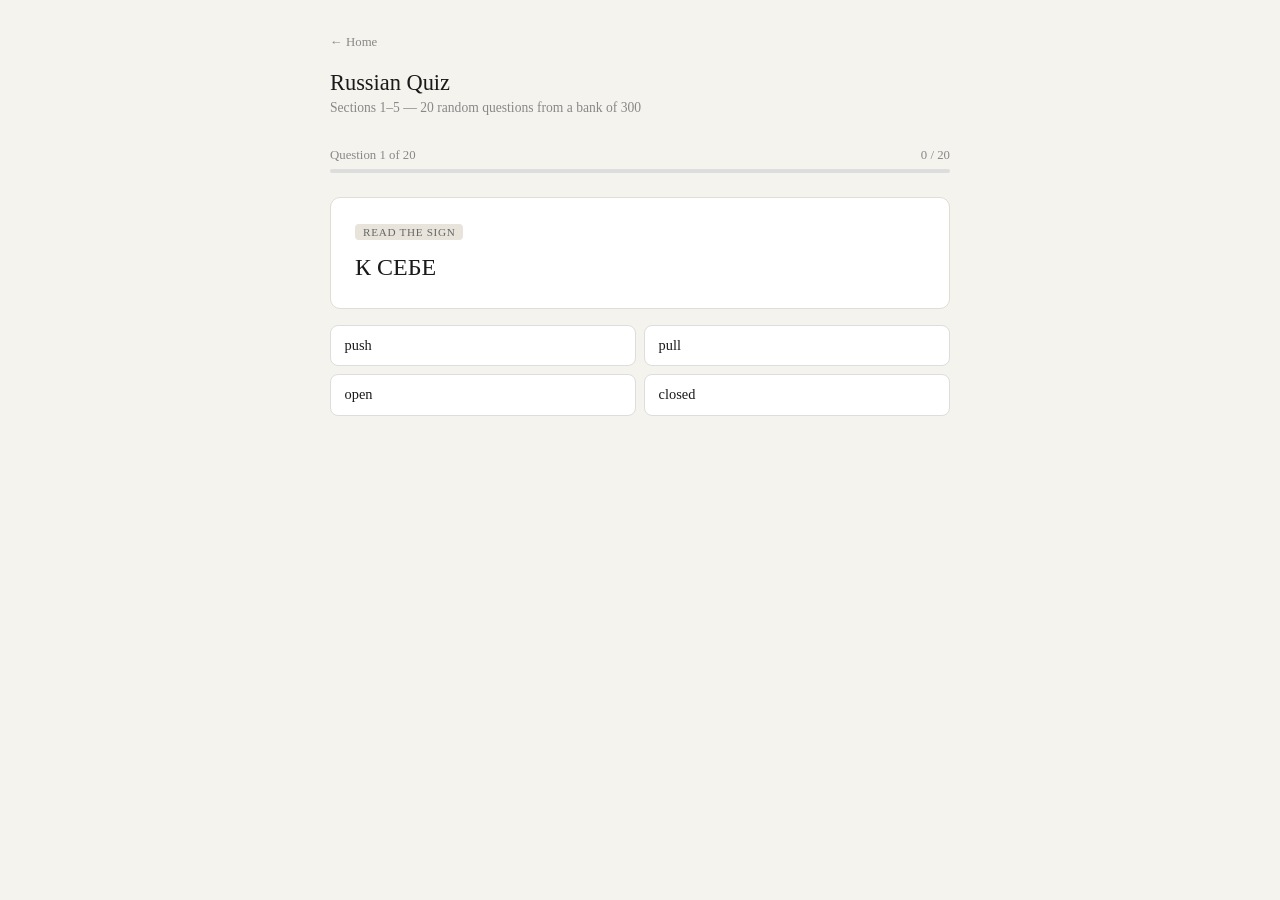
==== commit b783284c: "Add files via upload" ====
--- a/ch123_quiz.html
+++ b/ch123_quiz.html
@@ -45,6 +45,7 @@
   .next-btn { display: none; background: #fff; border: 1px solid #bbb; border-radius: 8px; padding: 0.5rem 1.25rem; font-size: 0.9rem; font-family: Georgia, serif; cursor: pointer; transition: background 0.15s; }
   .next-btn:hover { background: #f0ede6; }
   .results { display: none; text-align: center; padding: 3rem 0 2rem; }
+  .results-bear { width: 144px; height: 144px; margin: 0 auto 0.75rem; display: block; }
   .results-score { font-size: 2.5rem; margin-bottom: 0.5rem; }
   .results-msg { font-size: 1rem; color: #666; margin-bottom: 2rem; }
   .restart-btn { background: #3a6ea8; color: #fff; border: none; border-radius: 8px; padding: 0.65rem 1.75rem; font-size: 0.95rem; font-family: Georgia, serif; cursor: pointer; transition: background 0.15s; }
@@ -79,6 +80,7 @@
   <div class="info-box" id="info-box"></div>
   <div class="next-row"><button class="next-btn" id="next-btn" onclick="nextQuestion()">Next →</button></div>
   <div class="results" id="results">
+    <img id="results-bear" class="results-bear" src="" alt="">
     <div class="results-score" id="final-score"></div>
     <div class="results-msg" id="final-message"></div>
     <button class="restart-btn" onclick="restartQuiz()">New set of 20</button>
@@ -562,6 +564,7 @@
   document.getElementById('next-btn').style.display = 'none';
   const pct = Math.round((score / 20) * 100);
   document.getElementById('final-score').textContent = `${score} / 20 (${pct}%)`;
+  document.getElementById('results-bear').src = pct >= 70 ? 'bear_happy.png' : pct >= 40 ? 'bear_neutral.png' : 'bear_sad.png';
   const msgs = ['Review the vocabulary and try again — каждый день!','Keep practising — you\'re getting there!','Good work! Хорошо!','Excellent! Очень хорошо!'];
   document.getElementById('final-message').textContent = msgs[pct >= 90 ? 3 : pct >= 70 ? 2 : pct >= 50 ? 1 : 0];
   document.getElementById('results').style.display = 'block';
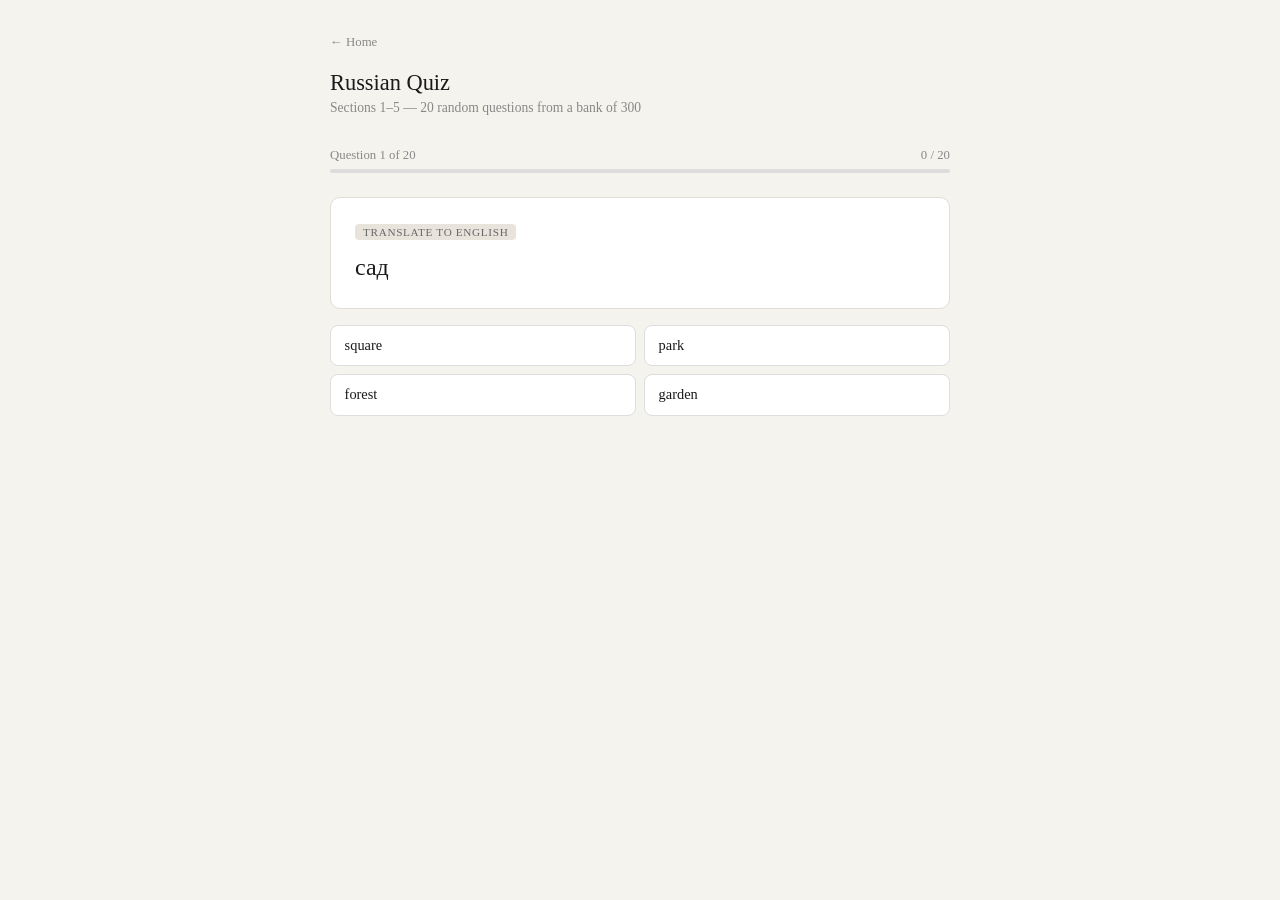
==== commit 4cd38447: "Add files via upload" ====
--- a/ch123_quiz.html
+++ b/ch123_quiz.html
@@ -48,8 +48,11 @@
   .results-bear { width: 144px; height: 144px; margin: 0 auto 0.75rem; display: block; }
   .results-score { font-size: 2.5rem; margin-bottom: 0.5rem; }
   .results-msg { font-size: 1rem; color: #666; margin-bottom: 2rem; }
-  .restart-btn { background: #3a6ea8; color: #fff; border: none; border-radius: 8px; padding: 0.65rem 1.75rem; font-size: 0.95rem; font-family: Georgia, serif; cursor: pointer; transition: background 0.15s; }
-  .restart-btn:hover { background: #2d5a8a; }
+  .results-btns { display: flex; gap: 10px; justify-content: center; flex-wrap: wrap; margin-top: 1.5rem; }
+  .nav-btn { background: #1a1a1a; color: #fff; border: none; border-radius: 8px; padding: 0.65rem 1.4rem; font-size: 0.9rem; font-family: Georgia, serif; cursor: pointer; transition: background 0.15s; text-decoration: none; display: inline-block; }
+  .nav-btn:hover { background: #333; }
+  .nav-btn.secondary { background: transparent; color: #1a1a1a; border: 1px solid #ccc; }
+  .nav-btn.secondary:hover { background: #f0ede6; }
   .back-btn { display: inline-block; font-size: 0.8rem; color: #888; text-decoration: none; margin-bottom: 1.25rem; }
   .back-btn:hover { color: #444; }
   input[type="text"] { font-size: 16px !important; }
@@ -83,7 +86,10 @@
     <img id="results-bear" class="results-bear" src="" alt="">
     <div class="results-score" id="final-score"></div>
     <div class="results-msg" id="final-message"></div>
-    <button class="restart-btn" onclick="restartQuiz()">New set of 20</button>
+    <div class="results-btns">
+      <a class="nav-btn secondary" href="index.html">← Home</a>
+      <button class="nav-btn" onclick="restartQuiz()">Play again</button>
+    </div>
   </div>
 </div>
 <script>
